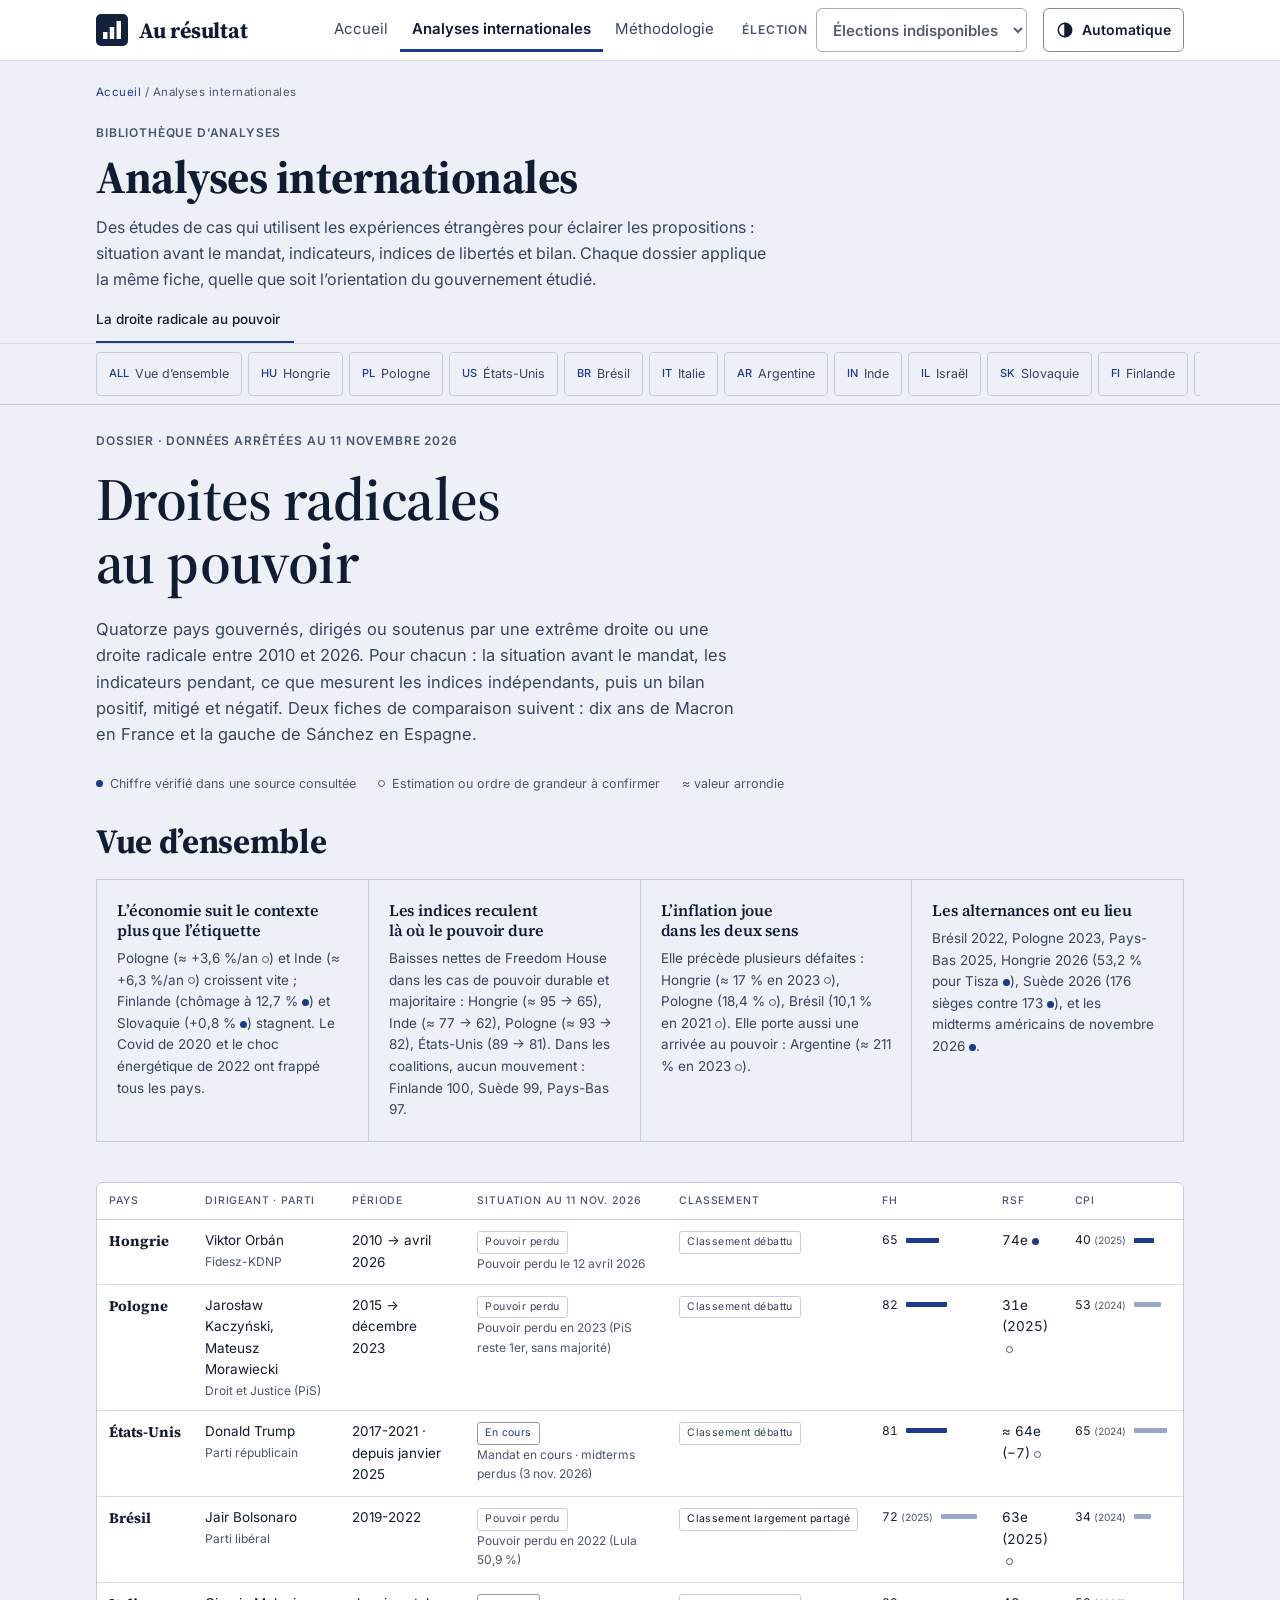
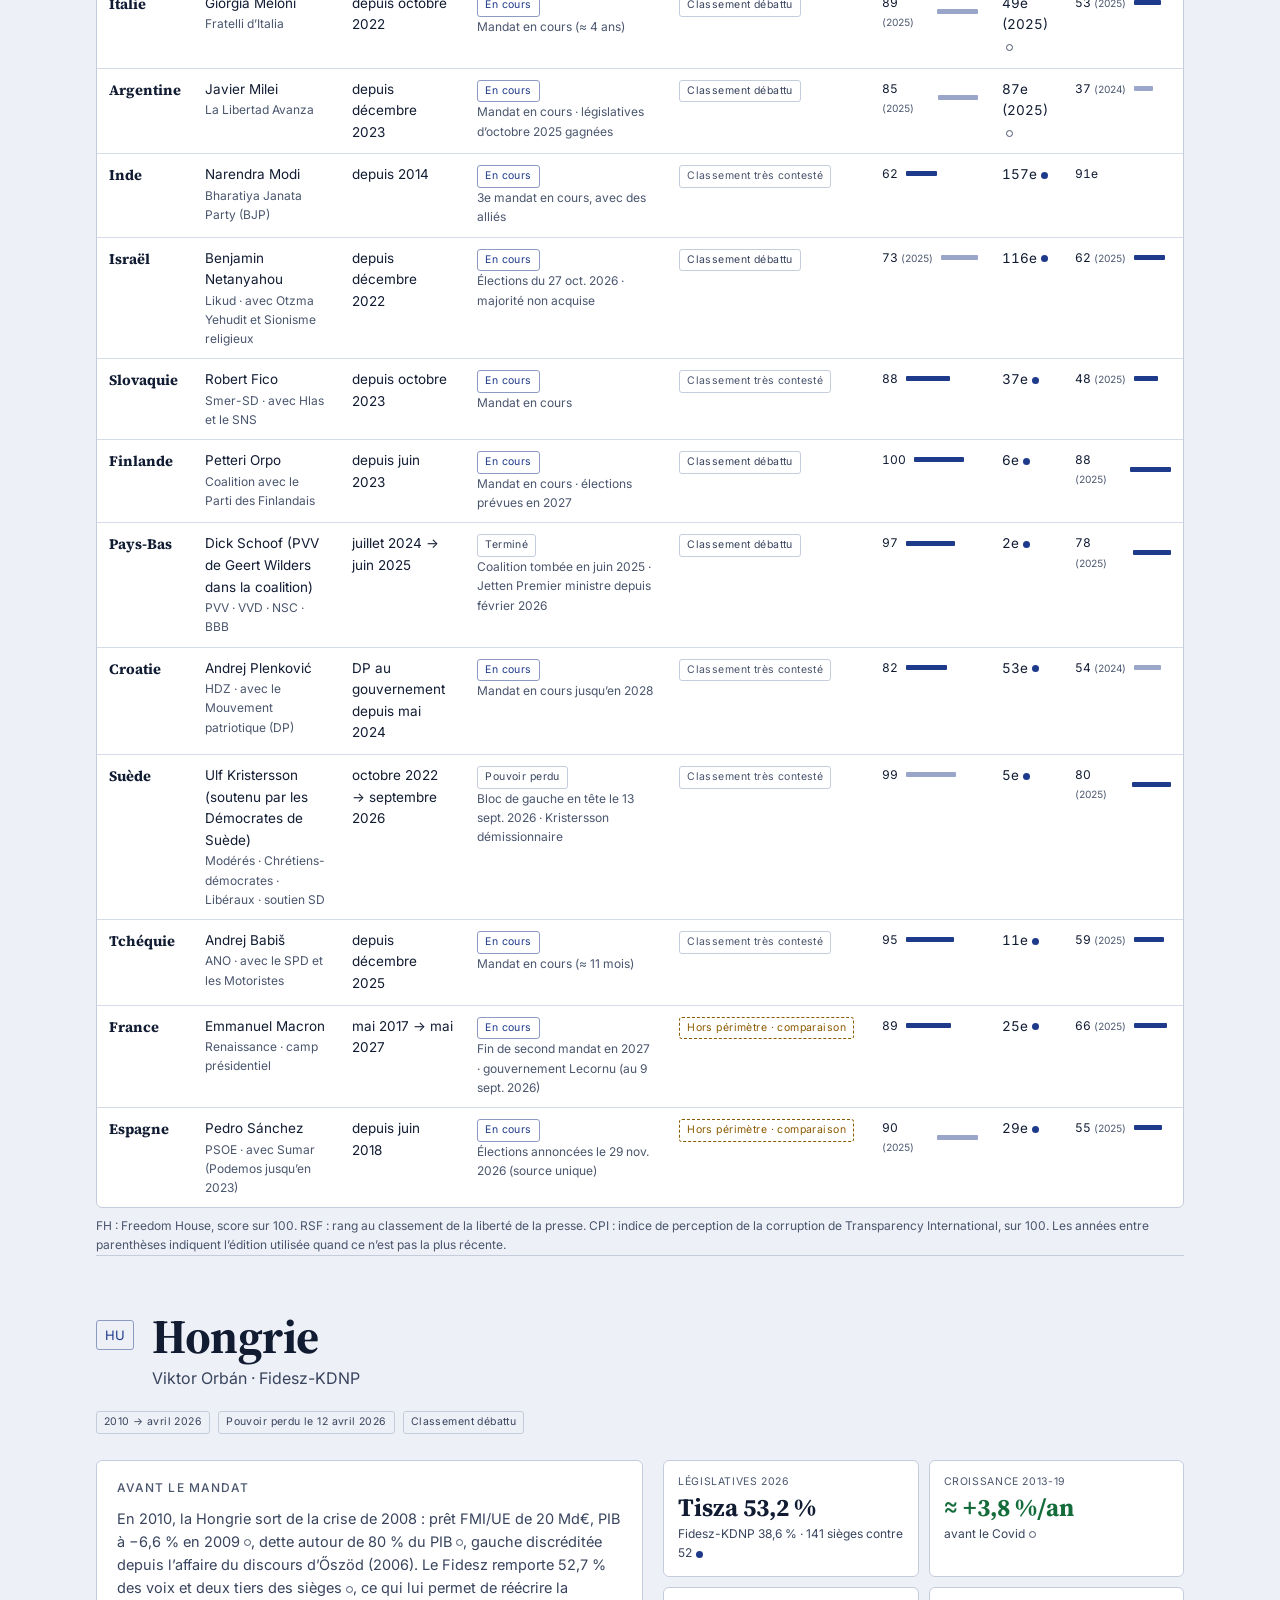
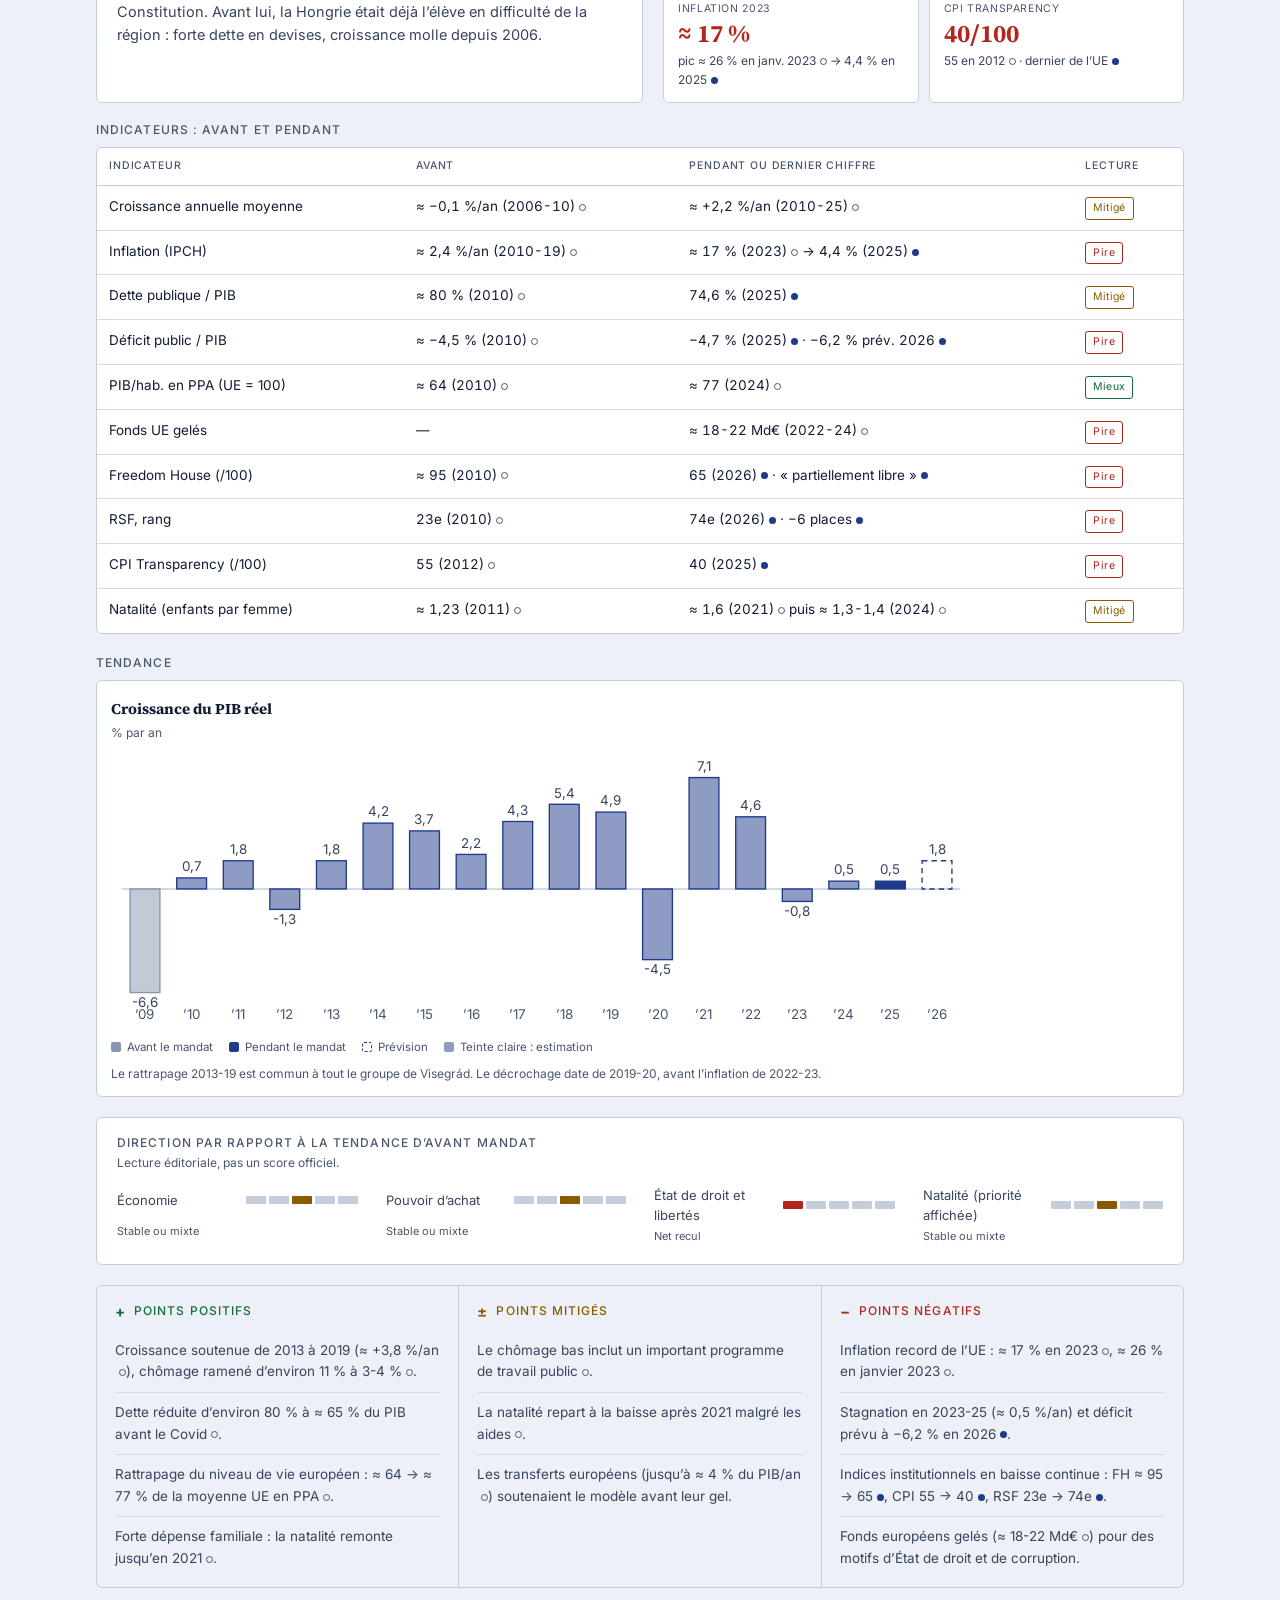
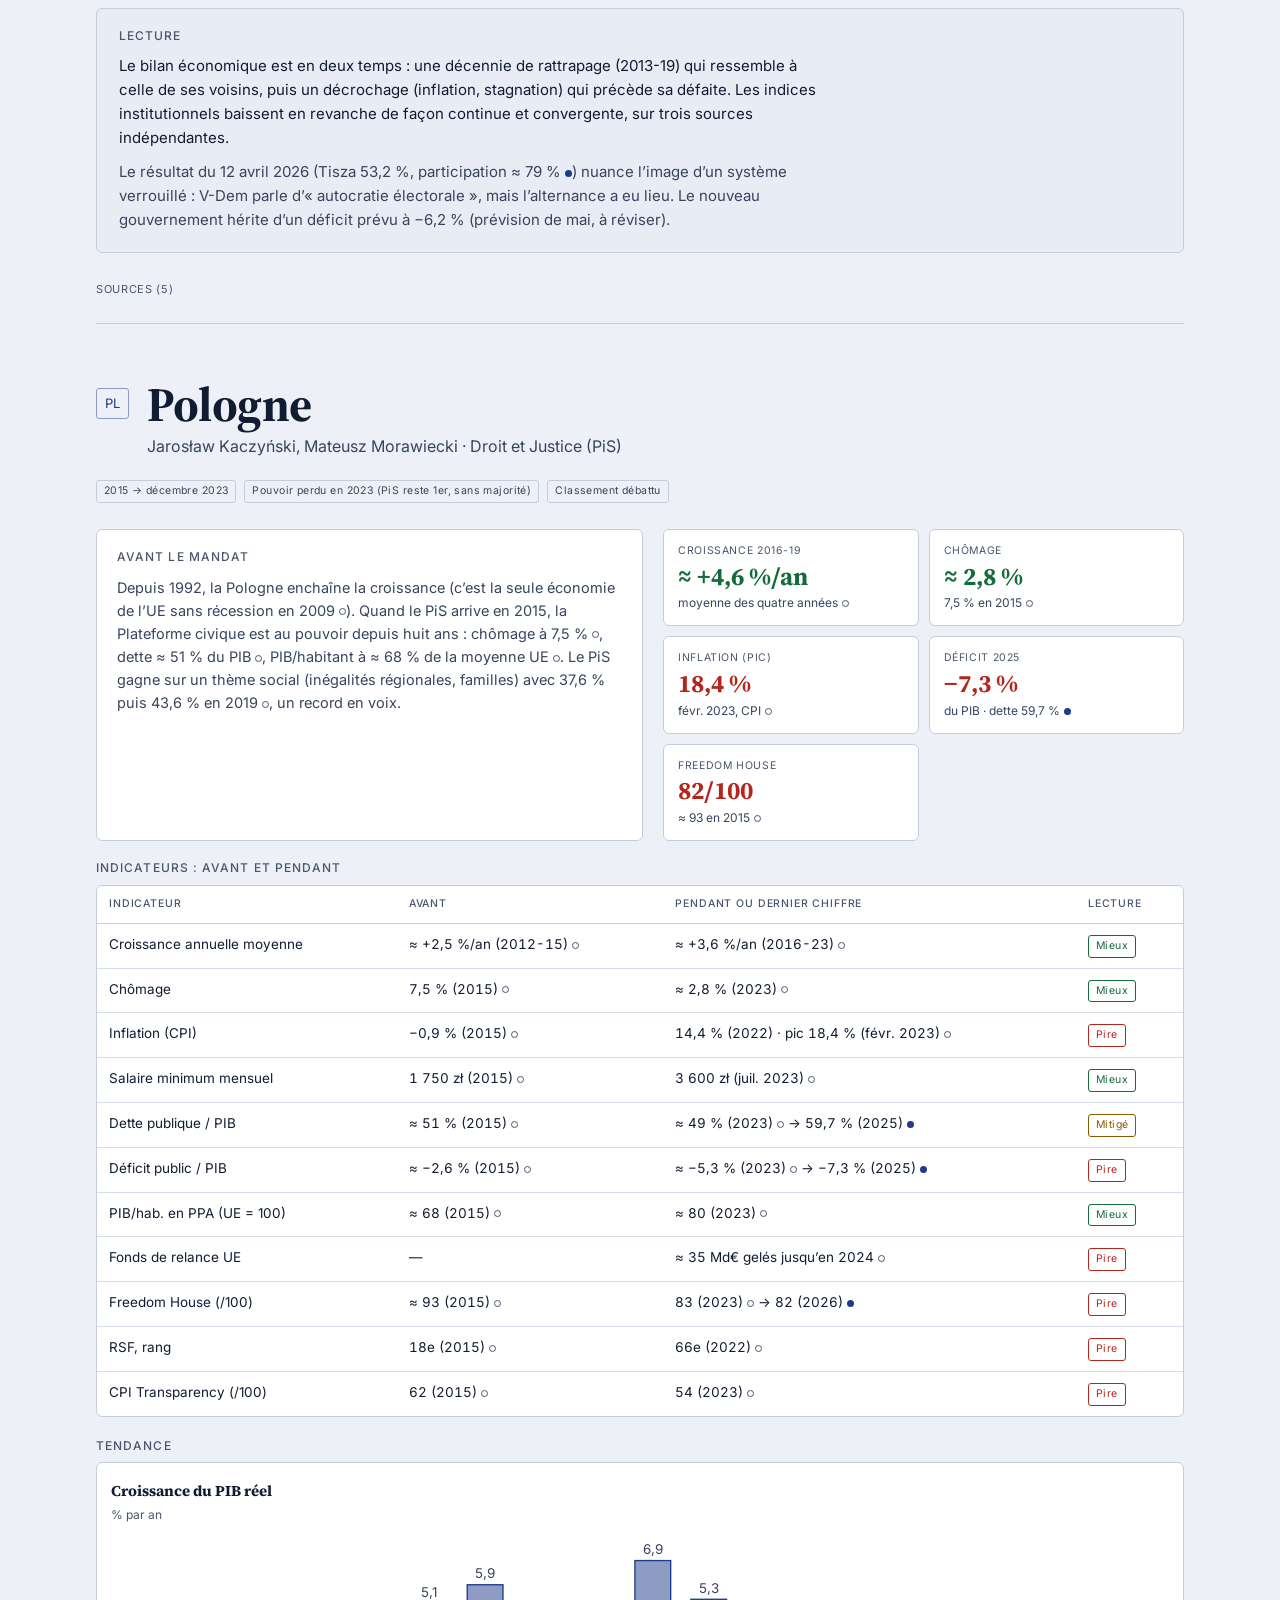
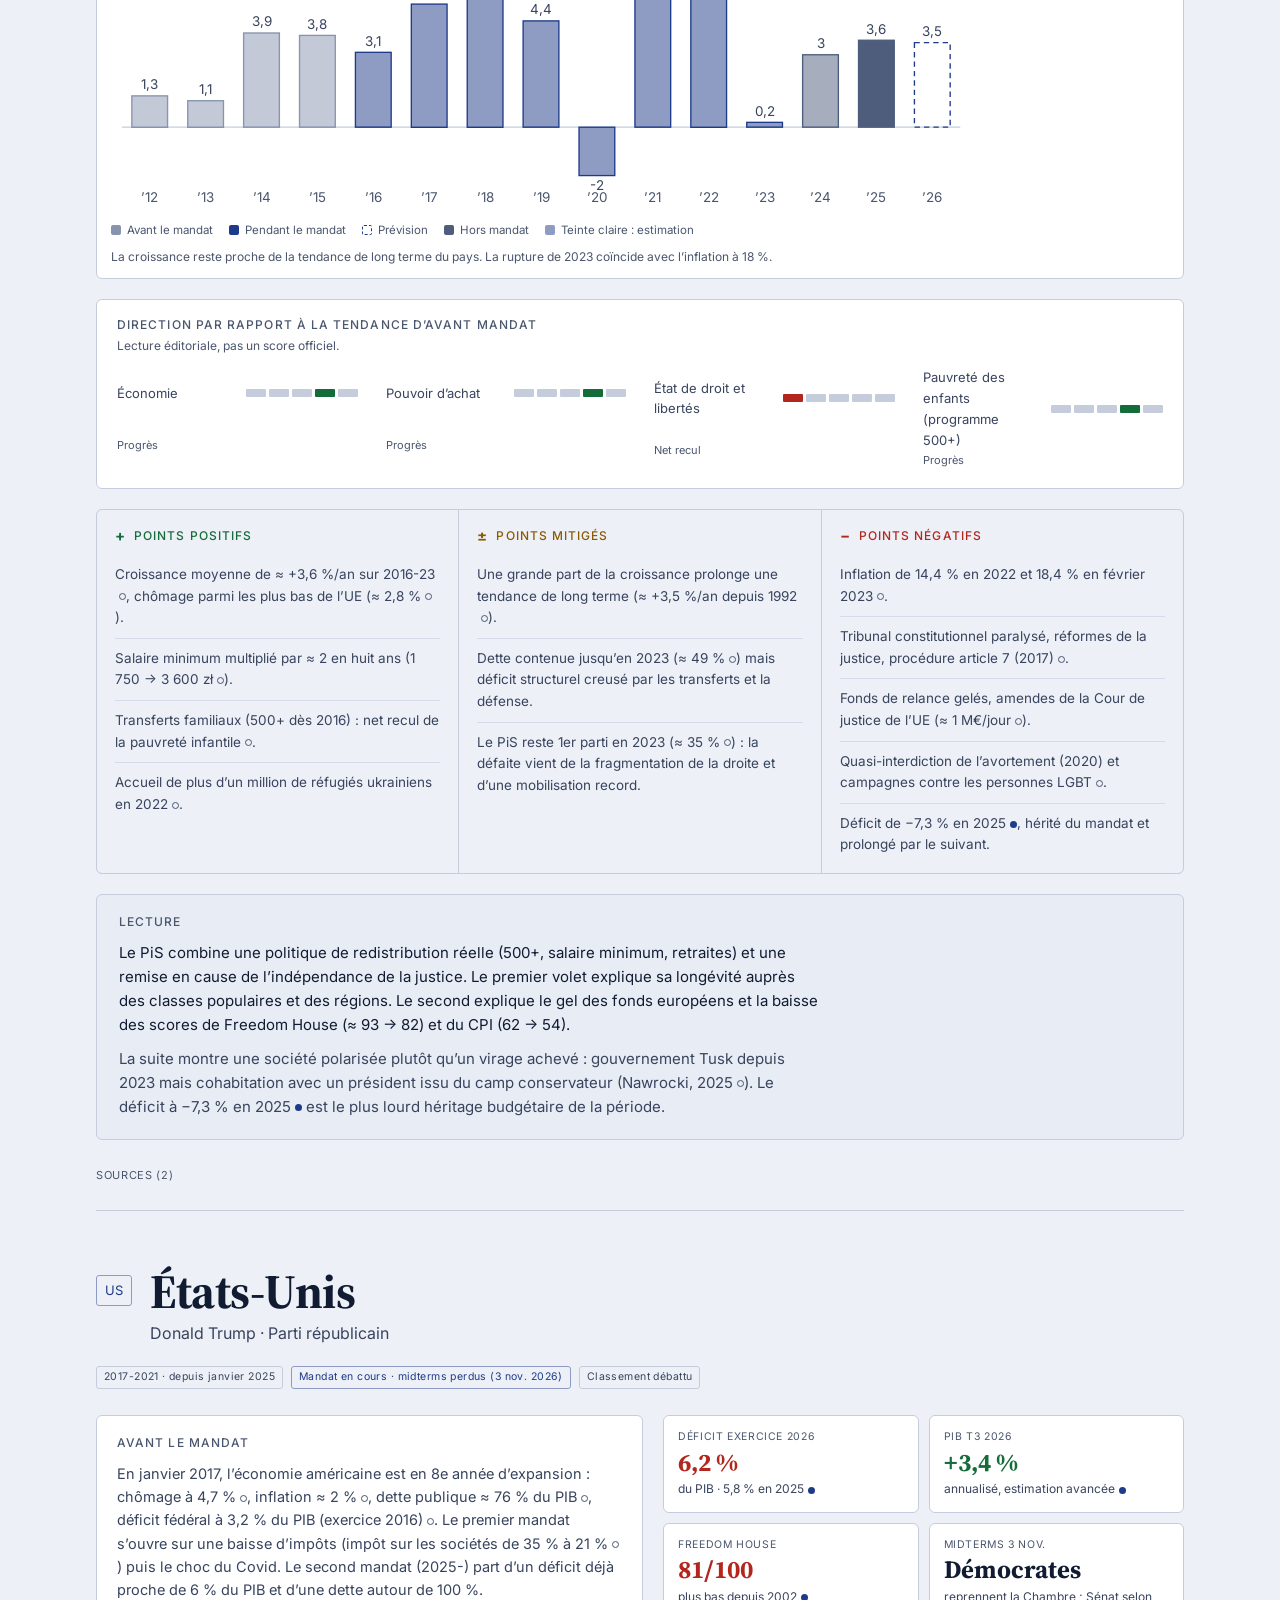
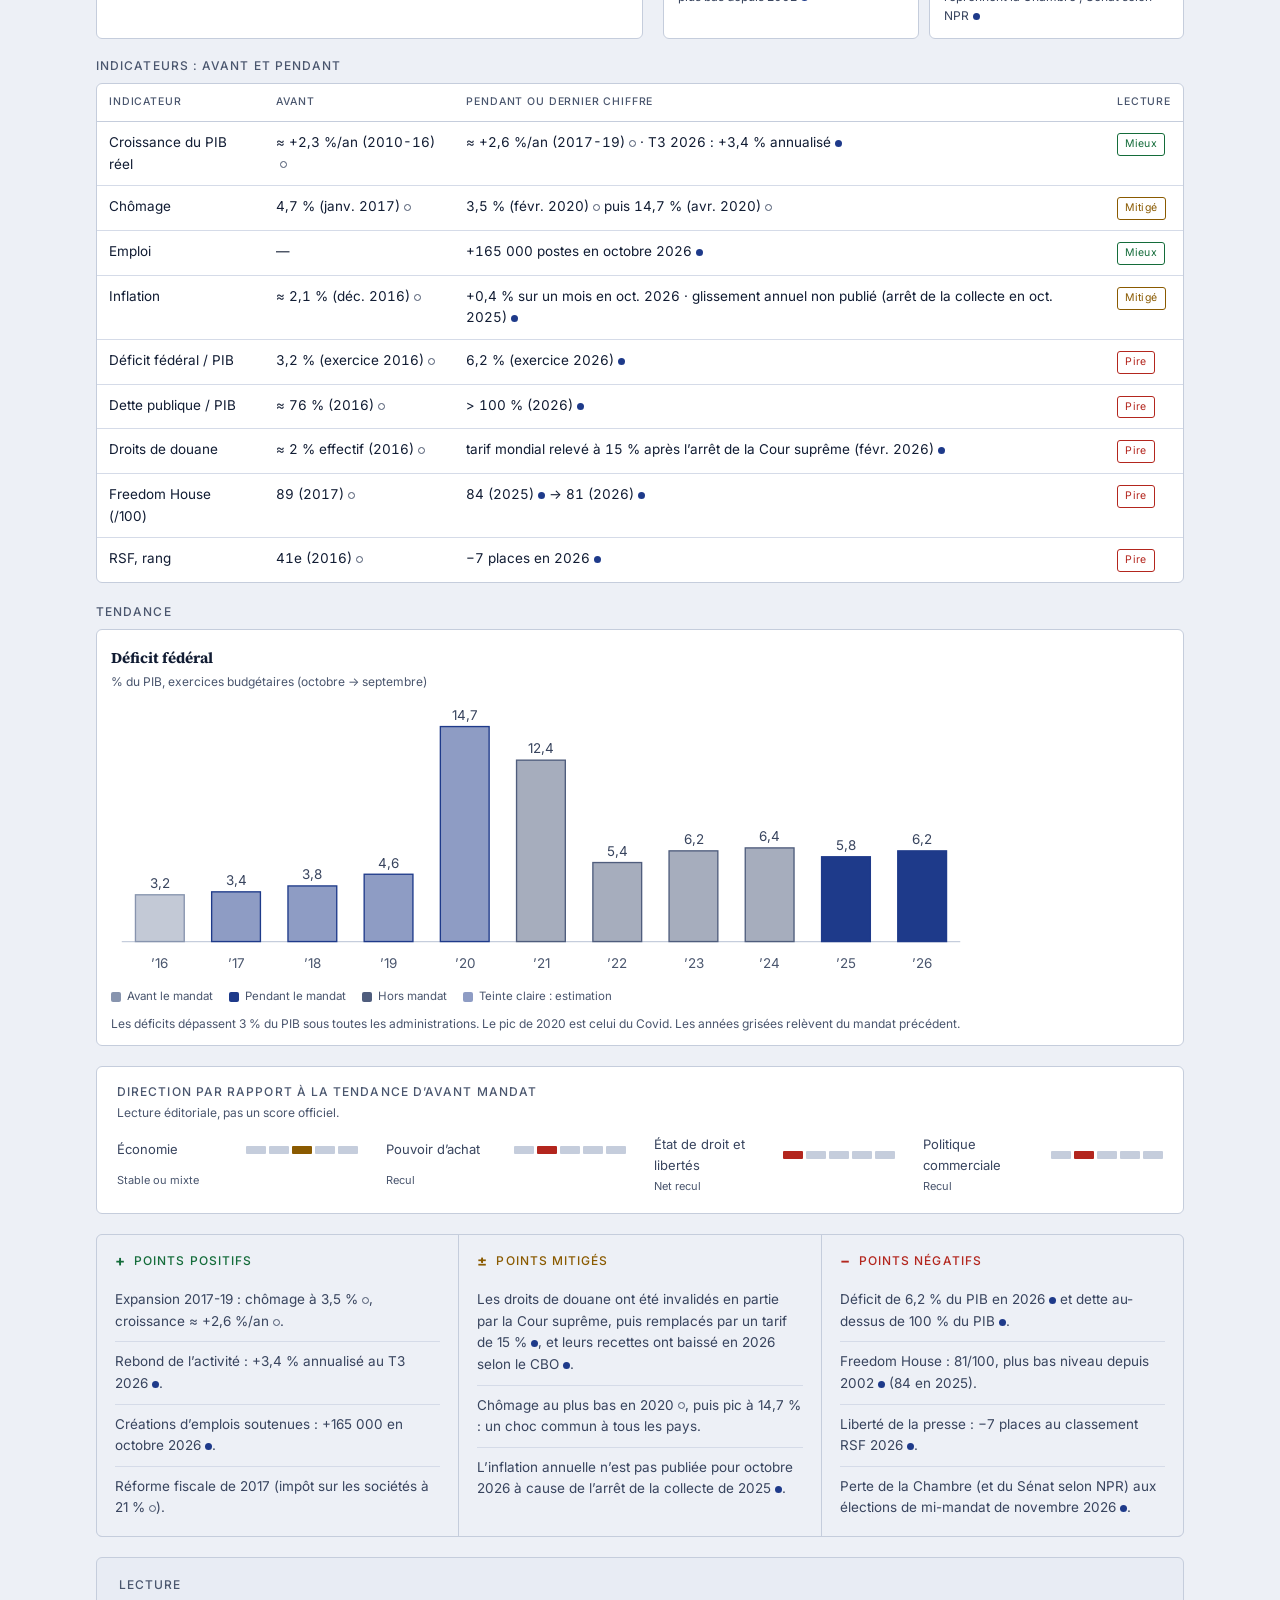
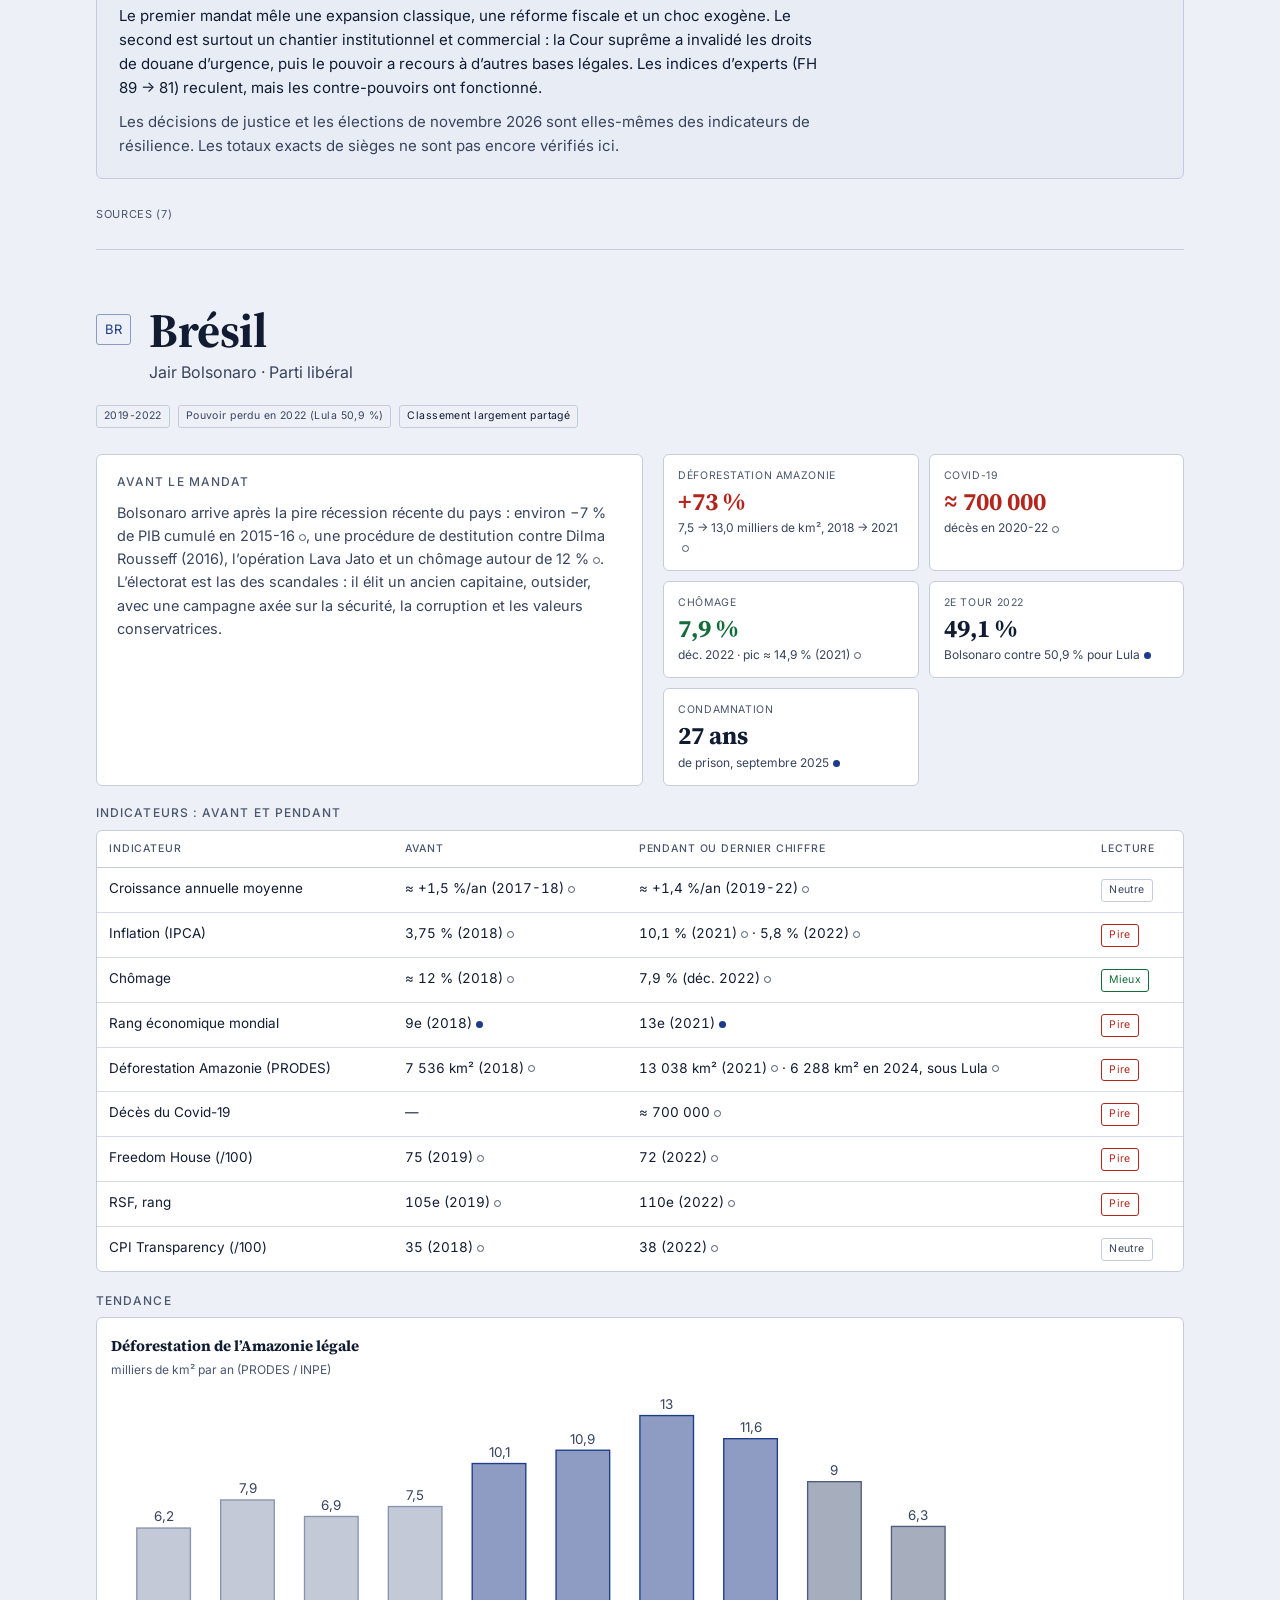
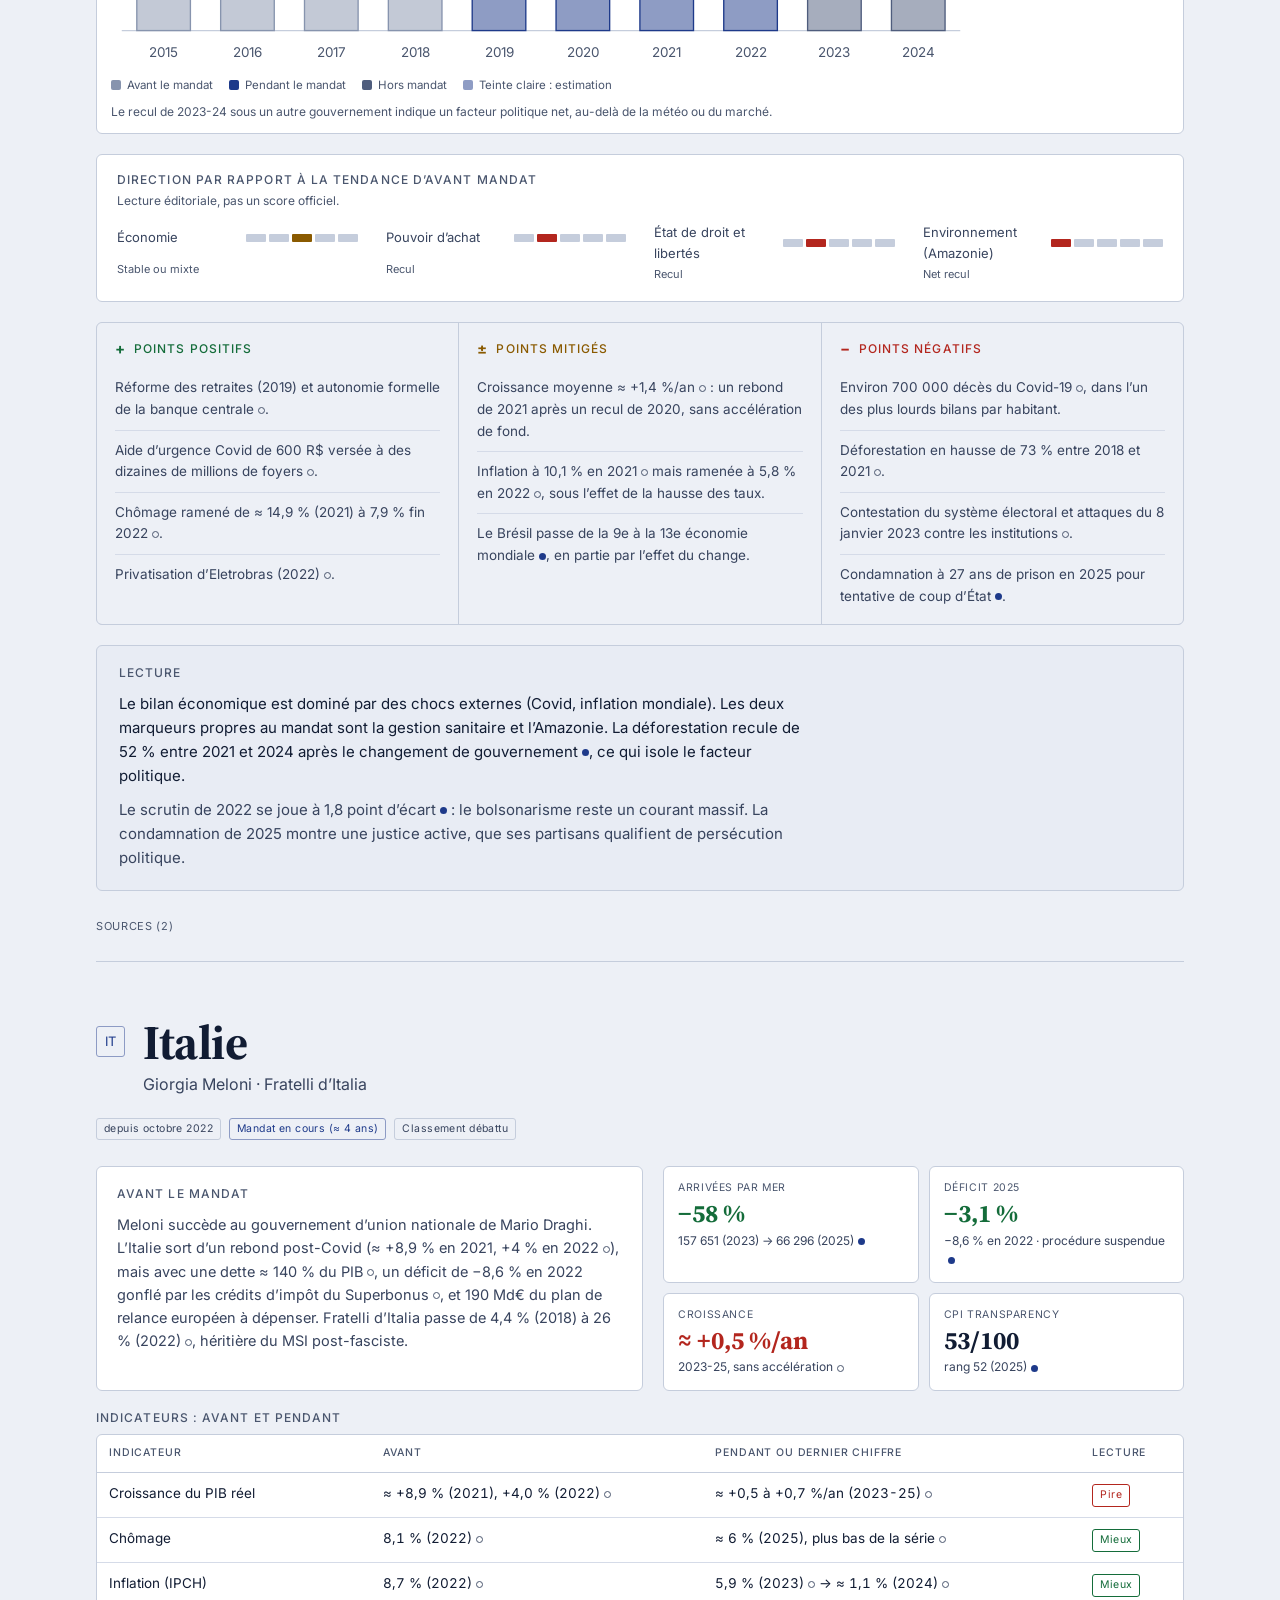
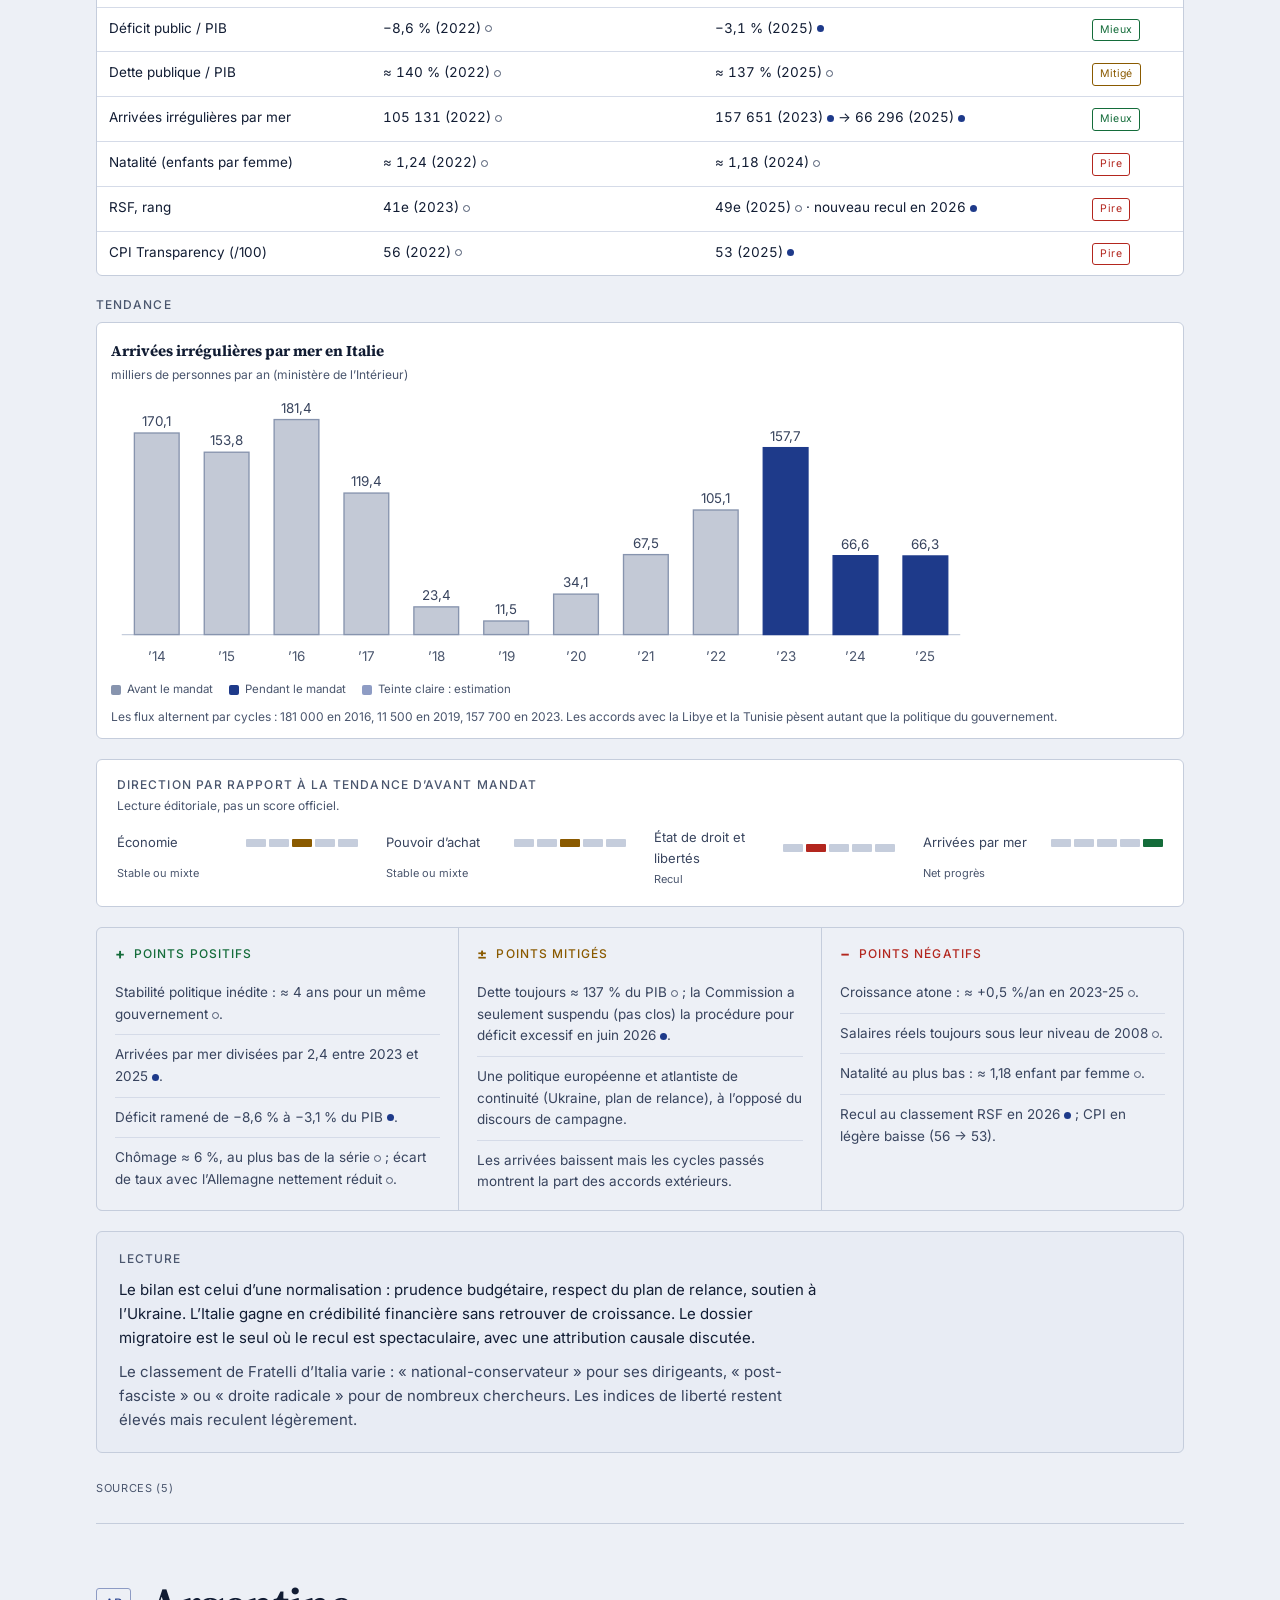
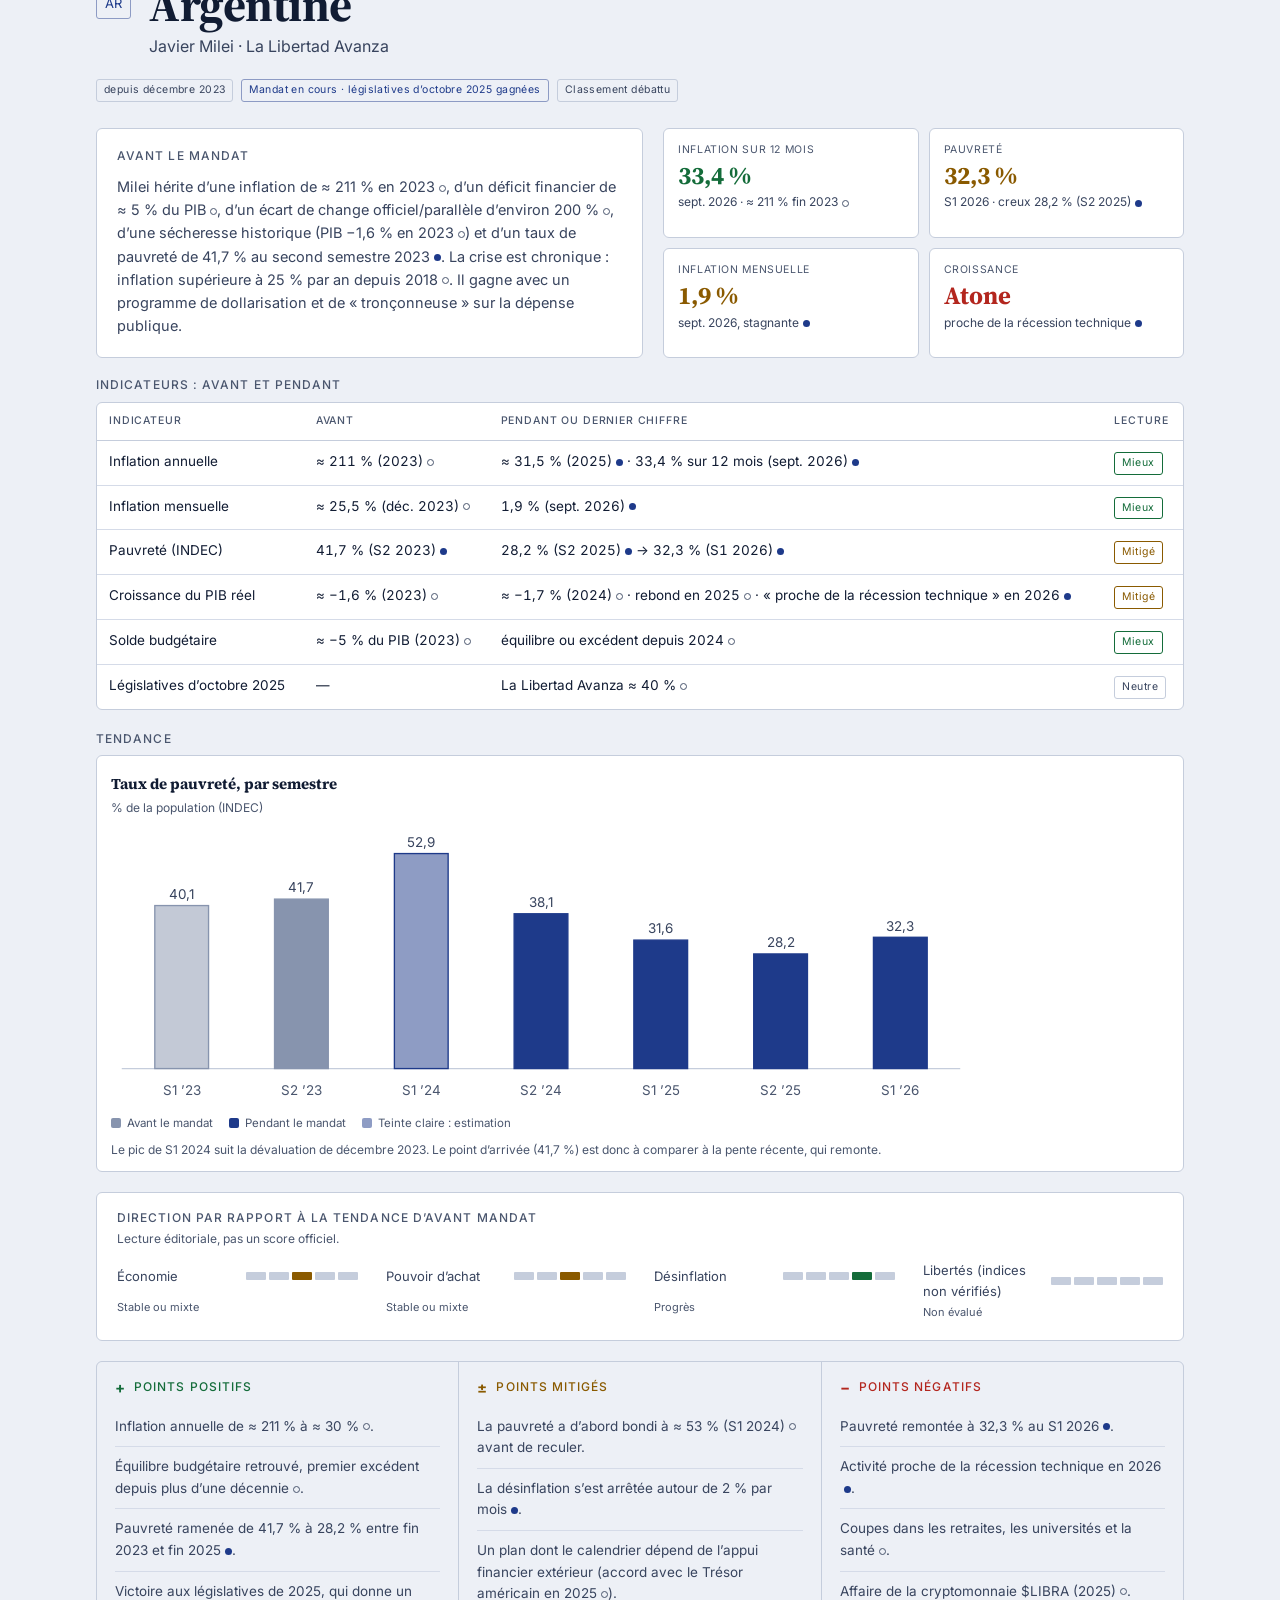
==== analyses-internationales.html @ b060850d "Refonte visuelle variante A : cartes de mesures, en-tête candidat, nettoyage éditorial, mobile - Mes" ====
<!doctype html>
<html lang="fr">
<head>
<meta charset="utf-8">
<meta name="viewport" content="width=device-width, initial-scale=1">
<script src="assets/js/theme-init.js?v=eb5e39aa"></script>
<title>Analyses internationales · Au résultat</title>
<meta name="description" content="Études de cas internationales : quatorze pays dans leur période droite radicale, plus la France et l’Espagne en comparaison, avec situation avant le mandat, indicateurs, indices de libertés et bilan.">
<meta property="og:title" content="Analyses internationales · Au résultat">
<meta property="og:description" content="Études de cas internationales : quatorze pays dans leur période droite radicale, plus la France et l’Espagne en comparaison, avec situation avant le mandat, indicateurs, indices de libertés et bilan.">
<link rel="icon" href="assets/img/logo.svg" type="image/svg+xml">
<link rel="preconnect" href="https://fonts.googleapis.com">
<link rel="preconnect" href="https://fonts.gstatic.com" crossorigin>
<link rel="stylesheet" href="https://fonts.googleapis.com/css2?family=Inter:wght@400;500;600;700&family=Source+Serif+4:opsz,wght@8..60,500;8..60,600;8..60,700&display=swap">
<link rel="stylesheet" href="assets/css/tokens.css?v=0c6f7365">
<link rel="stylesheet" href="assets/css/base.css?v=6aee513e">
<link rel="stylesheet" href="assets/css/markdown.css?v=99b19935">
<link rel="stylesheet" href="assets/css/analyses.css?v=4026eade">
</head>
<body data-page="analyses">
<a class="skip" href="#contenu">Aller au contenu</a>
<div id="site-header"></div>

<main id="contenu">
<div class="wrap">
  <p class="crumb"><a href="index.html">Accueil</a> <span aria-hidden="true">/</span> Analyses internationales</p>
</div>
<header class="a-intro"><div class="wrap">
  <p class="label">Bibliothèque d’analyses</p>
  <h1>Analyses internationales</h1>
  <p class="lede">Des études de cas qui utilisent les expériences étrangères pour éclairer les propositions : situation avant le mandat, indicateurs, indices de libertés et bilan. Chaque dossier applique la même fiche, quelle que soit l’orientation du gouvernement étudié.</p>
</div></header>

<!-- Barre fixe : onglets + navigation par pays. Le bandeau du site, lui, défile et disparaît. -->
<div class="a-bar" id="a-bar">
  <nav class="a-tabs" aria-label="Onglets des analyses internationales"><div class="wrap">
    <a id="tab-extreme" href="#extreme-droite" aria-current="page">La droite radicale au pouvoir</a>
    <a id="tab-gauche" href="#gauche">La gauche au pouvoir</a>
  </div></nav>
  <nav class="chips-nav" aria-label="Navigation par pays"><div class="wrap" id="nav"></div></nav>
</div>

<!-- Onglet 1 : contenu d’origine, inchangé -->
<div class="a-panel" id="extreme-droite">
<div class="wrap">
  <header class="a-hero" id="top">
    <p class="label">Dossier · données arrêtées au 11 novembre 2026</p>
    <h2 class="dossier-h">Droites radicales au pouvoir</h2>
    <p class="lede">Quatorze pays gouvernés, dirigés ou soutenus par une extrême droite ou une droite radicale entre 2010 et 2026. Pour chacun : la situation avant le mandat, les indicateurs pendant, ce que mesurent les indices indépendants, puis un bilan positif, mitigé et négatif. Deux fiches de comparaison suivent : dix ans de Macron en France et la gauche de Sánchez en Espagne.</p>
    <div class="legend">
      <span><i class="dot v"></i> Chiffre vérifié dans une source consultée</span>
      <span><i class="dot e"></i> Estimation ou ordre de grandeur à confirmer</span>
      <span class="mono">≈ valeur arrondie</span>
    </div>
  </header>

  <section id="overview" aria-labelledby="ov-h">
    <h2 class="sec" id="ov-h">Vue d’ensemble</h2>
    <div class="findings" id="findings"></div>
    <div class="scroll"><table class="ov" id="ovt"></table></div>
    <p class="cnote">FH : Freedom House, score sur 100. RSF : rang au classement de la liberté de la presse. CPI : indice de perception de la corruption de Transparency International, sur 100. Les années entre parenthèses indiquent l’édition utilisée quand ce n’est pas la plus récente.</p>
  </section>

  <div id="countries"></div>

  <section class="method" id="methode" aria-labelledby="m-h">
    <h2 id="m-h">Méthode et limites</h2>
    <div class="cols">
      <div>
        <p><b>Un classement contesté.</b> Le périmètre vient du tableau de départ. Il mélange des gouvernements dirigés par une extrême droite ou une droite radicale (Hongrie, Pologne, Brésil), des coalitions où elle est partenaire (Israël, Finlande, Croatie, Tchéquie, Slovaquie) et des soutiens parlementaires (Suède). Le niveau de consensus des chercheurs est indiqué pour chaque cas.</p>
      </div>
      <div>
        <p><b>Fiabilité des chiffres.</b></p>
        <ul>
          <li>Un point plein signale un chiffre lu dans une source consultée pour ce dossier (liens sous chaque fiche).</li>
          <li>Un point creux signale un ordre de grandeur issu de connaissances générales, à confirmer avant citation.</li>
          <li>Les prévisions 2026 de la Commission européenne datent de mai 2026. Elles ont pu être révisées depuis.</li>
          <li>Plusieurs sites officiels (Eurostat, FMI, Banque mondiale) étaient inaccessibles pendant la recherche.</li>
        </ul>
      </div>
      <div>
        <p><b>Lecture des indices.</b> Freedom House, V-Dem, RSF et Transparency International ont des méthodes différentes et sont parfois critiqués. Une baisse d’indice mesure une perception d’experts, pas un fait comptable. La rubrique « Direction » de chaque fiche est une lecture éditoriale par rapport à la tendance d’avant mandat. Ce n’est pas un score officiel.</p>
        <p style="margin-top:10px"><b>Causalité.</b> Un résultat observé pendant un mandat n’est pas forcément dû au gouvernement : Covid de 2020 et choc énergétique de 2022 ont frappé tous les pays.</p>
      </div>
    </div>
  </section>
</div>
</div>

<!-- Onglet 2 : en construction. Les fiches viennent de assets/js/data-gauche.js -->
<div class="a-panel" id="gauche" hidden>
<div class="wrap">
  <header class="a-hero">
    <p class="label">Analyses internationales · en construction</p>
    <h2 class="dossier-h">La gauche au pouvoir</h2>
    <p class="lede">Cet onglet recevra les analyses de gouvernements de gauche, avec la même fiche que l’onglet « La droite radicale au pouvoir » : situation avant le mandat, indicateurs, indices de libertés, bilan positif, mitigé et négatif. Les pays et les périodes restent à choisir.</p>
  </header>
  <section id="g-empty" aria-labelledby="g-empty-h">
    <h2 class="sec" id="g-empty-h">Périmètre à définir</h2>
    <div class="g-slot">
      <p><b>Aucun pays n’est encore sélectionné.</b> Avant de remplir cet onglet, il reste à décider :</p>
      <ul>
        <li>quels gouvernements entrent dans le périmètre, et ce que « de gauche » signifie ici ;</li>
        <li>la période étudiée pour chaque pays ;</li>
        <li>les indicateurs à comparer, pour garder la même grille que l’autre onglet.</li>
      </ul>
      <p class="g-note">Pour ajouter un pays : une entrée dans assets/js/data-gauche.js, au même format que data-analyses.js. La fiche apparaît ici automatiquement.</p>
    </div>
  </section>
  <div id="countries-gauche"></div>
</div>
</div>
</main>
<noscript><p class="nojs wrap">Cette page affiche ses données avec JavaScript. Activez-le pour la consulter.</p></noscript>
<div id="site-footer"></div>

<script src="assets/js/site-config.js?v=e3b5e2b8"></script>
<script src="assets/js/utils.js?v=4f6dde50"></script>
<script src="assets/js/layout.js?v=fc2da2d3"></script>
<script src="assets/js/supabase-config.js?v=d232925b"></script>
<script src="assets/js/db.js?v=9199dbd4"></script>
<script src="assets/js/election.js?v=2520361f"></script>
<script src="assets/js/data-analyses.js?v=10afe209"></script>
<script src="assets/js/data-gauche.js?v=f952f74d"></script>
<script src="assets/js/analyses.js?v=9d073cca"></script>
<script src="assets/js/tabs.js?v=0f733b24"></script>
</body>
</html>
---- assets/css/tokens.css ----
/* ==========================================================================
   DESIGN TOKENS : source unique des couleurs, polices, espacements et rayons.
   Deux jeux de valeurs : clair (par défaut) et sombre ([data-theme="dark"]).
   L'attribut data-theme est posé sur <html> par assets/js/theme-init.js AVANT le premier affichage
   (choix mémorisé, sinon préférence du système). Aucun composant ne contient de couleur en dur :
   changer l'identité du site = changer les valeurs de ce fichier, et seulement celui-ci.
   Contrastes vérifiés (WCAG AA) pour chaque paire texte/fond de ce fichier, dans les deux modes.
   ========================================================================== */
:root{
  /* ---- Typographie ---- */
  --f-display:'Source Serif 4',Georgia,'Times New Roman',serif;
  --f-body:'Inter',system-ui,-apple-system,'Segoe UI',Roboto,sans-serif;
  --f-mono:var(--f-body);          /* libellés techniques : même famille que le texte, en capitales espacées */
  /* ---- Espacements (échelle unique) ---- */
  --s-1:4px;--s-2:8px;--s-3:12px;--s-4:16px;--s-5:24px;--s-6:32px;--s-7:48px;--s-8:64px;
  --r-sm:6px;--r:10px;--r-lg:14px;
  --tap:44px;                      /* cible tactile minimale */
  --header-h:60px;

  /* ---- Mode clair : fond gris très clair, cartes blanches, bleu marine structurant ---- */
  color-scheme:light;
  --bg:#edf0f6;                    /* fond général */
  --surface:#ffffff;               /* cartes et surfaces */
  --surface-2:#e8ecf4;             /* aplat discret : en-têtes de tableau, citations, tuiles */
  --surface-hover:#f5f8fe;
  --line:#c5cddc;                  /* contour des cartes et séparateurs (≈1,6:1 sur blanc) */
  --rule:#9aa6bd;                  /* filet de séparation de groupe et de section */
  --line-soft:#d5dbe8;             /* filets discrets internes */
  --control-line:#7d89a3;          /* contour des champs et boutons (≥ 3:1) */
  --fg:#111c33;
  --fg-2:#38445e;
  --muted:#4a566e;
  --accent:#1e3a8a;                /* liens, repères, bleu marine vif */
  --accent-dim:#8d9bc4;
  --accent-soft:#e7edfa;           /* fond d'une note d'information */
  --accent-soft-fg:#22305a;
  --on-accent:#ffffff;
  --btn-bg:#14213d;--btn-fg:#ffffff;--btn-hover:#1e3a8a;
  --bar:#14213d;                   /* bandeau d'élection */
  --bar-2:#25365f;
  --bar-fg:#ffffff;
  --bar-fg-2:#c1cbe3;
  --footer-bg:#101a30;
  --header-bg:#ffffff;
  --sticky-bg:rgba(237,240,246,.94);
  --focus:#1e3a8a;                 /* anneau de focus sur le fond de page */
  --focus-bar:#ffffff;             /* anneau de focus sur les bandeaux marine et le pied de page */
  --pos:#146c3a;--neg:#b3261e;--mix:#8a5a00;
  --pre:#8794ae;--post:#4f5d7d;    /* graphiques : avant / pendant le mandat */
  --shadow:0 1px 2px rgba(17,28,51,.06),0 1px 1px rgba(17,28,51,.04);
  --logo-bg:#14213d;--logo-bar:#ffffff;
  /* Statut d'une valeur chiffrée (cas comparatifs) */
  --vs-obs:#14703f;--vs-proj:#0b4f9a;--vs-tgt:#8a5a00;--vs-est:#5b3ea6;--vs-unk:#4a566e;
  /* Les cinq statuts de formalisation d'une mesure : couleurs de la version en production (pastilles pleines, texte --fs-ink ≥ 7:1) */
  --fs-ink:#070d1a;
  --fs-official-fg:var(--fs-ink);--fs-official-bg:#86aee8;--fs-official-line:#86aee8;
  --fs-party-fg:var(--fs-ink);--fs-party-bg:#6fbcc8;--fs-party-line:#6fbcc8;
  --fs-pledge-fg:var(--fs-ink);--fs-pledge-bg:#aa9bdb;--fs-pledge-line:#aa9bdb;
  --fs-recent-fg:var(--fs-ink);--fs-recent-bg:#d4a47e;--fs-recent-line:#d4a47e;
  --fs-press-fg:var(--fs-ink);--fs-press-bg:#c791a6;--fs-press-line:#c791a6;
  /* Bandeaux marine et pied de page : mêmes valeurs dans les deux modes */
  --on-bar:#ffffff;
  --st-upcoming-fg:#e6ebf8;--st-live-bg:#14532d;--st-live-fg:#d7f3e1;--st-past-bg:#3a3f4d;--st-past-fg:#d5d9e3;
  --logo-on-bar:#ffffff;
  --shadow-pop:0 8px 24px rgba(17,28,51,.16);
}

/* ---- Mode sombre : bleu nuit, cartes ardoise, texte blanc cassé, accents bleus ---- */
:root[data-theme="dark"]{
  color-scheme:dark;
  --bg:#0b1424;
  --surface:#131f36;
  --surface-2:#1a2947;
  --surface-hover:#182742;
  --line:#2f4166;
  --rule:#4a6194;
  --line-soft:#243659;
  --control-line:#6479a6;
  --fg:#eceff6;
  --fg-2:#c4ccdc;
  --muted:#9aa6be;
  --accent:#8fb4ff;
  --accent-dim:#4a69a8;
  --accent-soft:#1b2c4f;
  --accent-soft-fg:#d3e0fa;
  --on-accent:#0b1424;
  --btn-bg:#8fb4ff;--btn-fg:#0b1424;--btn-hover:#b3cdff;
  --bar:#16264a;
  --bar-2:#243a6b;
  --bar-fg:#ffffff;
  --bar-fg-2:#b9c6e6;
  --footer-bg:#08101e;
  --header-bg:#0f1a2f;
  --sticky-bg:rgba(11,20,36,.94);
  --focus:#a9c4ff;
  --focus-bar:#ffffff;
  --pos:#5cd1a0;--neg:#ff8f82;--mix:#f0c36a;
  --pre:#5f7196;--post:#9fb3da;
  --shadow:none;
  --logo-bg:#8fb4ff;--logo-bar:#0b1424;
  --vs-obs:#5cd1a0;--vs-proj:#8fb4ff;--vs-tgt:#f0c36a;--vs-est:#c9b6ff;--vs-unk:#9aa6be;
  /* Mode sombre : la teinte de production devient le texte et le contour, sur un fond très sombre teinté (≥ 7:1) */
  --fs-official-fg:#86aee8;--fs-official-bg:#273754;--fs-official-line:#86aee8;
  --fs-party-fg:#6fbcc8;--fs-party-bg:#233a4f;--fs-party-line:#6fbcc8;
  --fs-pledge-fg:#aa9bdb;--fs-pledge-bg:#2d3452;--fs-pledge-line:#aa9bdb;
  --fs-recent-fg:#d4a47e;--fs-recent-bg:#343642;--fs-recent-line:#d4a47e;
  --fs-press-fg:#c791a6;--fs-press-bg:#323249;--fs-press-line:#c791a6;
  --shadow-pop:0 8px 24px rgba(0,0,0,.5);
}
---- assets/css/base.css ----
/* ==========================================================================
   BASE COMMUNE À TOUTES LES PAGES
   Couleurs, polices, espacements : voir tokens.css (clair et sombre). Ce fichier ne contient aucune couleur en dur.
   Typographie : Source Serif 4 (titres), Inter (texte et libellés).
   Hiérarchie : titre de page (h1) > section (h2) > sous-section (h3/h4) > libellé en capitales (.label) > texte secondaire (--muted).
   ========================================================================== */
*{box-sizing:border-box}
html{scroll-behavior:smooth;background:var(--bg)}
@media (prefers-reduced-motion:reduce){html{scroll-behavior:auto}}
body{margin:0;background:var(--bg);color:var(--fg);font-family:var(--f-body);font-size:16px;line-height:1.6;-webkit-text-size-adjust:100%;font-variant-numeric:lining-nums}
a{color:var(--accent);text-decoration:none}
a:hover{text-decoration:underline;text-underline-offset:3px}
:focus-visible{outline:3px solid var(--focus);outline-offset:2px;border-radius:3px}
.elec-bar :focus-visible,.site-footer :focus-visible{outline-color:var(--focus-bar)}
img{max-width:100%}
.wrap{max-width:1120px;margin:0 auto;padding-left:max(var(--s-4),env(safe-area-inset-left,0px));padding-right:max(var(--s-4),env(safe-area-inset-right,0px))}
h1,h2,h3,h4{font-family:var(--f-display);font-weight:700;margin:0;text-wrap:balance;letter-spacing:-.01em;line-height:1.15;color:var(--fg)}
h1{font-size:clamp(2rem,4.4vw,3rem)}
h2{font-size:clamp(1.5rem,2.8vw,2rem)}
h3{font-size:clamp(1.2rem,2vw,1.4rem);font-weight:600}
h4{font-size:1.05rem;font-weight:600}
p{margin:0}
summary{min-height:var(--tap);display:list-item}
summary:where(:not([class])){display:flex;align-items:center}
.mono{font-family:var(--f-mono)}
.label{font-family:var(--f-mono);font-size:12px;font-weight:600;letter-spacing:.07em;text-transform:uppercase;color:var(--muted)}
.dot{display:inline-block;width:7px;height:7px;border-radius:50%;margin-left:4px;vertical-align:middle;flex:none}
.dot.v{background:var(--accent)}
.dot.e{border:1px solid var(--muted);background:transparent}
.skip{position:absolute;left:-9999px;top:8px;background:var(--fg);color:var(--bg);padding:8px 12px;z-index:100}
.skip:focus{left:8px}

/* ---------- Boutons, champs : un seul style pour tout le site ---------- */
.btn{display:inline-flex;align-items:center;justify-content:center;min-height:var(--tap);padding:0 var(--s-5);border:1px solid var(--control-line);border-radius:var(--r-sm);background:var(--surface);color:var(--fg);font:inherit;font-size:.9375rem;font-weight:600;line-height:1.2;text-decoration:none;cursor:pointer}
.btn:hover{border-color:var(--accent);color:var(--accent);text-decoration:none}
.btn--primary{background:var(--btn-bg);border-color:var(--btn-bg);color:var(--btn-fg)}
.btn--primary:hover{background:var(--btn-hover);border-color:var(--btn-hover);color:var(--btn-fg)}
select,input[type="search"],input[type="text"]{font:inherit;color:var(--fg);background:var(--surface);border:1px solid var(--control-line);border-radius:var(--r-sm);min-height:var(--tap);padding:0 var(--s-3)}
select{font-size:.9375rem;font-weight:500;max-width:100%}
input::placeholder{color:var(--muted);opacity:1}
input[type="checkbox"],input[type="radio"]{accent-color:var(--accent);width:18px;height:18px;flex:none;margin:2px 0 0}

/* ---------- Bandeau du site ---------- */
.logo{width:32px;height:32px;display:block;flex:none}
.logo .lb{fill:var(--logo-bg)}.logo .lr{fill:var(--logo-bar)}
.site-header{position:sticky;top:0;z-index:40;background:var(--header-bg);border-bottom:1px solid var(--line-soft)}
.site-header .wrap{display:flex;align-items:center;justify-content:space-between;flex-wrap:wrap;gap:var(--s-1) var(--s-4);padding-block:var(--s-2)}
.brand{display:flex;align-items:center;gap:11px;color:var(--fg);text-decoration:none;min-height:var(--tap)}
.brand:hover{text-decoration:none}
.brand-name{font-family:var(--f-display);font-weight:700;font-size:22px;letter-spacing:-.01em;line-height:1;color:var(--fg)}
.brand-tag{display:none;font-family:var(--f-mono);font-size:11px;font-weight:600;letter-spacing:.07em;text-transform:uppercase;color:var(--muted);padding-left:12px;border-left:1px solid var(--line)}
@media (min-width:1440px){.brand-tag{display:block}}
.site-nav{margin-left:auto}
.site-nav ul{display:flex;gap:0;list-style:none;margin:0;padding:0}
.site-nav a{display:flex;align-items:center;min-height:var(--tap);white-space:nowrap;padding:0 var(--s-3);color:var(--fg-2);font-size:.9375rem;border-bottom:3px solid transparent;text-decoration:none}
.site-nav a:hover{color:var(--fg)}
.site-nav a[aria-current="page"]{color:var(--fg);font-weight:600;border-bottom-color:var(--accent)}

/* ---------- Sélecteurs d'élection et d'apparence ---------- */
.elec-pick{display:flex;align-items:center;gap:var(--s-2)}
.elec-pick label{font-family:var(--f-mono);font-size:12px;font-weight:600;letter-spacing:.07em;text-transform:uppercase;color:var(--muted)}
.elec-pick select{font-weight:600;max-width:260px;min-width:0}
.theme-pick{position:relative;display:inline-flex;align-items:center;gap:var(--s-2);min-height:var(--tap);min-width:var(--tap);padding:0 var(--s-3);justify-content:center;border:1px solid var(--control-line);border-radius:var(--r-sm);background:var(--surface);color:var(--fg);font-size:.875rem;font-weight:600}
.theme-pick:hover{border-color:var(--accent);color:var(--accent)}
.theme-pick svg{display:none;width:18px;height:18px;flex:none}
.theme-pick[data-pref="light"] .i-light,.theme-pick[data-pref="dark"] .i-dark,.theme-pick[data-pref="auto"] .i-auto{display:block}
.theme-pick .tp-lab{display:none}
.theme-pick select{position:absolute;inset:0;width:100%;height:100%;min-height:0;opacity:0;cursor:pointer;padding:0;border:0}
.theme-pick:has(select:focus-visible){outline:3px solid var(--focus);outline-offset:2px}
@supports not selector(:has(*)){.theme-pick:focus-within{outline:3px solid var(--focus);outline-offset:2px}}
@media (min-width:901px){.theme-pick{justify-content:flex-start}.theme-pick .tp-lab{display:inline}}

/* ---------- Barre de rubriques de l'élection ---------- */
.elec-bar{background:var(--bar);color:var(--bar-fg)}
.elec-bar .wrap{display:flex;flex-wrap:wrap;align-items:center;justify-content:space-between;gap:0 var(--s-5)}
.elec-bar .label{color:var(--bar-fg-2)}
.eb-title{display:flex;align-items:center;gap:var(--s-3);padding:var(--s-3) 0 var(--s-1);min-width:0;flex-wrap:wrap}
.eb-title b{font-family:var(--f-display);font-size:1.1875rem;font-weight:600;color:var(--bar-fg)}
.eb-st{font-family:var(--f-mono);font-size:12px;font-weight:600;padding:3px 10px;border-radius:999px;background:var(--bar-2);color:var(--st-upcoming-fg)}
.eb-live{background:var(--st-live-bg);color:var(--st-live-fg)}.eb-upcoming{background:var(--bar-2);color:var(--st-upcoming-fg)}.eb-past{background:var(--st-past-bg);color:var(--st-past-fg)}
.eb-nav ul{display:flex;list-style:none;margin:0;padding:0;overflow-x:auto;scrollbar-width:thin}
.eb-nav a{display:flex;align-items:center;min-height:var(--tap);white-space:nowrap;padding:0 var(--s-3);color:var(--bar-fg-2);font-size:.9375rem;border-bottom:3px solid transparent;text-decoration:none}
.eb-nav a:hover{color:var(--on-bar);text-decoration:none}
.eb-nav a[aria-current="page"]{color:var(--on-bar);font-weight:600;border-bottom-color:var(--on-bar)}
.elec-choose{max-width:none}

.site-menu{display:contents}
.menu-btn{display:none;align-items:center;gap:var(--s-2);min-height:var(--tap);padding:0 var(--s-3);border:1px solid var(--control-line);border-radius:var(--r-sm);background:var(--surface);color:var(--fg);font:inherit;font-size:.875rem;font-weight:600;cursor:pointer}
.menu-btn svg{width:18px;height:18px}
.menu-btn:hover{border-color:var(--accent);color:var(--accent)}

/* Petit écran : bandeau réduit à une ligne (logo, apparence, menu) ; navigation et élection dans le menu */
@media (max-width:900px){
  .site-header .wrap{align-items:center;flex-wrap:wrap}
  .theme-pick{order:2;margin-left:auto}
  .menu-btn{display:inline-flex;order:3}
  .site-menu{display:none;flex:1 0 100%;order:5;padding-bottom:var(--s-3)}
  .site-menu.open{display:block}
  .elec-pick{margin-top:var(--s-2)}
  .elec-pick label{display:none}
  .elec-pick select{max-width:none;width:100%}
  .site-nav{width:100%;margin-left:0}
  .site-nav ul{flex-direction:column}
  .site-nav a{border-bottom:0;border-left:3px solid transparent}
  .site-nav a[aria-current="page"]{border-left-color:var(--accent)}
}
@media (max-width:700px){
  .site-header{position:static}
  .brand-name{font-size:1.1875rem}
  .eb-title{flex-wrap:nowrap;padding:var(--s-2) 0 0;gap:var(--s-2);width:100%}
  .eb-title .label{display:none}
  .eb-title b{font-size:1rem;white-space:nowrap;overflow:hidden;text-overflow:ellipsis;min-width:0}
  .eb-st{flex:none}
  .eb-nav{width:100%}
  .eb-nav a{padding:0 10px;font-size:.9rem}
  .elec-bar .wrap{gap:0}
}

/* ---------- Pied de page ---------- */
.site-footer{background:var(--footer-bg);color:var(--bar-fg-2);padding-block:var(--s-7) var(--s-5);margin-top:var(--s-8)}
.site-footer a{color:var(--on-bar);text-decoration:underline;text-underline-offset:3px}
.f-grid{display:grid;grid-template-columns:1.3fr 1fr 1fr 1fr;gap:var(--s-6) var(--s-7)}
.f-grid h2{font-family:var(--f-mono);font-size:12px;font-weight:600;letter-spacing:.09em;text-transform:uppercase;color:var(--bar-fg-2);margin-bottom:var(--s-3)}
.f-grid p,.f-grid li{font-size:.875rem;color:var(--bar-fg-2)}
.f-grid p+p{margin-top:10px}
.f-grid ul{list-style:none;margin:0;padding:0}
.f-grid li{padding:3px 0}
.f-brand{display:flex;align-items:center;gap:10px;margin-bottom:var(--s-3)}
.f-brand .logo{width:28px;height:28px;--logo-bg:var(--logo-on-bar);--logo-bar:var(--footer-bg)}
.f-brand b{font-family:var(--f-display);font-size:19px;color:var(--on-bar)}
.f-slot{border:1px dashed var(--bar-2);padding:8px 10px;color:var(--bar-fg-2);font-size:.8125rem;margin-top:10px}
.f-bottom{margin-top:var(--s-6);padding-top:var(--s-4);border-top:1px solid var(--bar-2);display:flex;flex-wrap:wrap;gap:6px var(--s-5);font-size:.8125rem;color:var(--bar-fg-2)}
@media (max-width:860px){.f-grid{grid-template-columns:repeat(2,minmax(0,1fr))}}
@media (max-width:520px){.f-grid{grid-template-columns:minmax(0,1fr)}}

.brand-inline{font-family:var(--f-display);font-weight:700;color:var(--accent);letter-spacing:-.01em;white-space:nowrap}
.site-footer .brand-inline{color:var(--on-bar)}

/* ---------- Changement de thème : transition douce, seulement pendant le basculement (jamais au chargement) ---------- */
.theme-anim,.theme-anim *,.theme-anim *::before,.theme-anim *::after{transition:background-color .25s ease,color .25s ease,border-color .25s ease,fill .25s ease,stroke .25s ease,box-shadow .25s ease !important}
@media (prefers-reduced-motion:reduce){.theme-anim,.theme-anim *,.theme-anim *::before,.theme-anim *::after{transition:none !important}}
---- assets/css/markdown.css ----
/* ==========================================================================
   TEXTE ÉDITORIAL RENDU DEPUIS DU MARKDOWN (classe .md, produite par UI.rich / assets/js/markdown.js)
   Aucune couleur en dur : tout vient de tokens.css. Couleur identitaire = --accent (même couleur que les liens et « Au résultat »).
   Les tailles de texte propres à une page (ex. dossier pays) se règlent dans la feuille de la page.
   ========================================================================== */
.md{line-height:1.65;overflow-wrap:anywhere;word-break:normal}
.md>:first-child{margin-top:0}
.md>:last-child{margin-bottom:0}
.md p{margin:0 0 1em}
/* Gras : couleur identitaire, graisse nettement marquée */
.md strong,.md b{font-weight:700;color:var(--accent)}
.md em{font-style:italic}
/* Sous-titres (« ## Titre » devient un h4 dans les fiches) : serif, hiérarchie nette, rappel discret de la couleur identitaire */
.md h3,.md h4,.md h5,.md h6{font-family:var(--f-display);font-weight:600;line-height:1.25;color:var(--fg);margin:1.5em 0 .5em;text-wrap:balance}
.md h3{font-size:1.4rem}
.md h4{font-size:1.2rem;padding-bottom:.3em;border-bottom:2px solid var(--accent-dim)}
.md h5,.md h6{font-size:1.05rem}
/* Listes : vrais marqueurs (pas de tirets), colorés avec l'identité, alignés sur le texte */
.md ul,.md ol{margin:0 0 1em;padding-left:1.5em}
.md ul{list-style:disc}
.md ul ul{list-style:circle}
.md li{margin:.35em 0;padding-left:.25em}
.md li::marker{color:var(--accent)}
.md ol>li::marker{font-weight:700;font-variant-numeric:lining-nums tabular-nums}
.md li>ul,.md li>ol{margin:.35em 0 .2em}
.md li>p{margin:0 0 .4em}
.md a{color:var(--accent);text-underline-offset:2px;text-decoration:underline}
.md blockquote{margin:1.2em 0;padding:.1em 0 .1em 16px;border-left:2px solid var(--line);color:var(--fg-2);font-family:var(--f-display)}
.md code{font-family:ui-monospace,SFMono-Regular,Menlo,Consolas,monospace;font-size:.88em;background:var(--surface-2);padding:.1em .35em;border-radius:4px}
.md pre{overflow-x:auto;background:var(--surface-2);padding:12px 14px;border-radius:var(--r-sm);max-width:100%}
.md pre code{background:none;padding:0}
.md hr{border:0;border-top:1px solid var(--line);margin:1.6em 0}
.md-table{overflow-x:auto;margin:0 0 1.2em;max-width:100%}
.md-table table{border-collapse:collapse;font-size:.9375rem;min-width:100%}
.md-table th,.md-table td{border-bottom:1px solid var(--line);padding:8px 10px;text-align:left;vertical-align:top}
.md-table th{font-weight:600;color:var(--fg)}
/* Champs de fiche (listes de définitions, descriptions) : colonne lisible, couleur du texte courant */
.md--rich{max-width:70ch;color:inherit}
/* Cellules de tableau comparatif : compact */
.md--cell{max-width:none;font-size:inherit;line-height:1.5}
.md--cell p,.md--cell ul,.md--cell ol{margin-bottom:.5em}
---- assets/css/analyses.css ----
/* nav */
.chips-nav{position:sticky;top:env(safe-area-inset-top,0px);z-index:20;background:var(--sticky-bg);backdrop-filter:blur(8px);border-bottom:1px solid var(--line)}
.chips-nav .wrap{display:flex;gap:6px;overflow-x:auto;padding-block:10px;scrollbar-width:thin}
.chips-nav a{flex:none;display:flex;gap:6px;align-items:center;min-height:var(--tap);padding:5px 12px;border:1px solid var(--line);border-radius:4px;color:var(--fg-2);font-size:12.5px;white-space:nowrap}
.chips-nav a b{font-family:var(--f-mono);font-weight:500;color:var(--accent);font-size:11px}
.chips-nav a:hover{border-color:var(--accent-dim);text-decoration:none;color:var(--fg)}

/* hero */
.a-hero{padding-block:64px 36px}
.a-hero .label{margin-bottom:18px}
.a-hero h1,.a-hero h2{font-size:clamp(38px,7.5vw,84px);line-height:.98;max-width:12ch;font-family:var(--f-display);font-weight:600;margin:0}
.a-hero .lede{margin-top:22px;max-width:64ch;color:var(--fg-2);font-size:16.5px}
.legend{display:flex;flex-wrap:wrap;gap:8px 22px;margin-top:26px;font-size:12.5px;color:var(--muted)}
.legend span{display:inline-flex;align-items:center;gap:7px}
.dot{display:inline-block;width:7px;height:7px;border-radius:50%;margin-left:4px;vertical-align:middle;flex:none}
.dot.v{background:var(--accent)}
.dot.e{border:1px solid var(--muted);background:transparent}
.legend .dot{margin:0}

/* findings */
.findings{display:grid;grid-template-columns:repeat(auto-fit,minmax(240px,1fr));gap:1px;background:var(--line);border:1px solid var(--line);margin-block:8px 40px}
.findings article{background:var(--bg);padding:20px}
.findings h3{font-size:16px;line-height:1.25;margin-bottom:8px}
.findings p{font-size:13.5px;color:var(--fg-2)}

/* tables */
.scroll{overflow-x:auto;border:1px solid var(--line);border-radius:6px;background:var(--surface)}
table{border-collapse:collapse;width:100%;font-size:13.5px}
th{font-family:var(--f-mono);font-weight:500;font-size:10.5px;letter-spacing:.08em;text-transform:uppercase;color:var(--muted);text-align:left;padding:10px 12px;border-bottom:1px solid var(--line);white-space:nowrap}
td{padding:10px 12px;border-bottom:1px solid var(--line-soft);vertical-align:top}
tr:last-child td{border-bottom:0}
td.num,th.num{font-variant-numeric:tabular-nums}
.ov td:first-child{white-space:nowrap}
.ov .nm{font-family:var(--f-display);font-weight:700;font-size:14.5px;color:var(--fg)}
.ov .sub{display:block;color:var(--muted);font-size:12px}
.mini{display:flex;align-items:center;gap:8px;min-width:96px;font-family:var(--f-mono);font-size:12px;font-variant-numeric:tabular-nums}
.mini i{display:block;height:5px;background:var(--accent);border-radius:1px}
.mini.est i{opacity:.45}
.mini u{text-decoration:none;color:var(--muted);font-size:10px}
.chip{display:inline-block;font-family:var(--f-mono);font-size:10.5px;letter-spacing:.04em;padding:2px 7px;border:1px solid var(--line);border-radius:3px;color:var(--fg-2);white-space:nowrap}
.chip.pos{color:var(--pos);border-color:var(--pos)}
.chip.neg{color:var(--neg);border-color:var(--neg)}
.chip.mix{color:var(--mix);border-color:var(--mix)}
.chip.on{color:var(--accent);border-color:var(--accent-dim)}
.c-meta .chip{white-space:normal;max-width:100%}
.chip.c1{color:var(--fg)}
.chip.c3{color:var(--muted)}
.chip.c0{color:var(--mix);border-style:dashed;border-color:var(--mix)}
.divider{padding-block:64px 0;border-top:1px solid var(--line);margin-top:56px}
.divider .label{margin-bottom:10px}
.divider p.lede2{margin-top:10px;max-width:68ch;color:var(--fg-2)}
.divider+.country{border-top:0;padding-top:36px}

/* country */
.country{padding-block:56px 12px;border-top:1px solid var(--line);scroll-margin-top:56px}
.c-head{display:grid;grid-template-columns:auto 1fr;gap:6px 18px;align-items:end}
.c-code{font-family:var(--f-mono);font-size:13px;color:var(--accent);border:1px solid var(--accent-dim);padding:4px 8px;border-radius:3px;align-self:start;margin-top:8px}
.c-head h2{font-size:clamp(30px,5vw,48px);line-height:1}
.c-lead{color:var(--fg-2);margin-top:6px}
.c-meta{grid-column:1/-1;display:flex;flex-wrap:wrap;gap:8px;margin-top:14px}
.c-grid{display:grid;grid-template-columns:minmax(0,1.05fr) minmax(0,1fr);gap:20px;margin-top:26px}
.ctx{padding:20px;border:1px solid var(--line);border-radius:6px;background:var(--surface)}
.ctx h3,.panel h3,.bilan h3,.lecture h3,.trend h3{font-size:12px;font-family:var(--f-mono);font-weight:500;letter-spacing:.09em;text-transform:uppercase;color:var(--muted);margin-bottom:12px}
.ctx p{color:var(--fg-2);font-size:14.5px}
.kpis{display:grid;grid-template-columns:repeat(2,minmax(0,1fr));gap:10px}
.kpi{border:1px solid var(--line);border-radius:6px;padding:13px 14px;background:var(--surface);display:flex;flex-direction:column;gap:3px;min-width:0}
.kl{font-family:var(--f-mono);font-size:10.5px;letter-spacing:.06em;text-transform:uppercase;color:var(--muted)}
.kv{font-family:var(--f-display);font-size:25px;line-height:1.1;font-weight:700;font-variant-numeric:tabular-nums;overflow-wrap:anywhere}
.kv.pos{color:var(--pos)} .kv.neg{color:var(--neg)} .kv.mix{color:var(--mix)} .kv.neu{color:var(--fg)}
.ks{font-size:12px;color:var(--fg-2)}
.two{display:grid;grid-template-columns:minmax(0,1fr);gap:22px;margin-top:20px;align-items:start}
.panel{min-width:0}
.panel>h3{margin-bottom:10px}
.chartbox{border:1px solid var(--line);border-radius:6px;background:var(--surface);padding:16px 14px 12px;overflow-x:auto}
.chartbox .ct{font-family:var(--f-display);font-size:15px;font-weight:700;margin-bottom:2px}
.chartbox .cu{font-size:12px;color:var(--muted);margin-bottom:6px}
svg.ch{display:block;width:100%;min-width:540px;max-width:860px;height:auto}
svg .ax{stroke:var(--line);stroke-width:1}
svg .vl{fill:var(--fg-2);font-family:var(--f-mono);font-size:10px;text-anchor:middle}
svg .xl{fill:var(--muted);font-family:var(--f-mono);font-size:10px;text-anchor:middle}
svg .b{stroke-width:1}
svg .b.pre{fill:var(--pre);stroke:var(--pre)}
svg .b.in{fill:var(--accent);stroke:var(--accent)}
svg .b.post{fill:var(--post);stroke:var(--post)}
svg .b.fc{fill:transparent;stroke:var(--accent);stroke-dasharray:4 3}
svg .b.est{fill-opacity:.5}
.lg{display:flex;flex-wrap:wrap;gap:6px 16px;margin-top:8px;font-size:11.5px;color:var(--muted)}
.lg span{display:inline-flex;align-items:center;gap:6px}
.lg i{width:10px;height:10px;display:inline-block;border-radius:2px}
.lg .pre{background:var(--pre)} .lg .in{background:var(--accent)} .lg .post{background:var(--post)}
.lg .fc{border:1px dashed var(--accent)}
.lg .est{background:var(--accent);opacity:.5}
.cnote{font-size:12px;color:var(--muted);margin-top:8px}

.trend{margin-top:20px;border:1px solid var(--line);border-radius:6px;padding:18px 20px;background:var(--surface)}
.trend h3{margin-bottom:4px}
.trend .sub{font-size:12px;color:var(--muted);margin-bottom:12px}
.trs{display:grid;grid-template-columns:repeat(auto-fit,minmax(230px,1fr));gap:12px 28px}
.tr{display:grid;grid-template-columns:1fr auto;gap:4px 12px;align-items:center}
.tl{font-size:13px;color:var(--fg-2)}
.tn{font-family:var(--f-mono);font-size:11px;color:var(--muted);grid-column:1/-1;margin-top:-2px}
.scale{display:flex;gap:3px}
.scale i{width:20px;height:8px;background:var(--line);border-radius:1px}
.scale i.on.n{background:var(--neg)} .scale i.on.p{background:var(--pos)} .scale i.on.z{background:var(--mix)}

.bilan{display:grid;grid-template-columns:repeat(3,minmax(0,1fr));gap:1px;background:var(--line);border:1px solid var(--line);border-radius:6px;overflow:hidden;margin-top:20px}
.bilan section{background:var(--bg);padding:18px 18px 8px}
.bilan h3{display:flex;align-items:center;gap:8px}
.bilan h3 b{font-size:15px;line-height:1}
.bilan .p h3{color:var(--pos)} .bilan .m h3{color:var(--mix)} .bilan .n h3{color:var(--neg)}
.bilan ul{list-style:none;margin:0;padding:0}
.bilan li{font-size:13.5px;color:var(--fg-2);padding:9px 0;border-top:1px solid var(--line-soft)}
.bilan li:first-child{border-top:0}
.lecture{margin-top:20px;padding:20px 22px;border:1px solid var(--line);border-radius:6px;background:var(--surface-2)}
.lecture p{font-size:15px;color:var(--fg);max-width:78ch}
.lecture p+p{margin-top:10px;color:var(--fg-2)}
details.src{margin-top:14px;font-size:12.5px;color:var(--muted)}
details.src summary{cursor:pointer;font-family:var(--f-mono);font-size:11px;letter-spacing:.06em;text-transform:uppercase;padding:6px 0}
details.src ul{margin:6px 0 0;padding-left:18px}
details.src li{margin:3px 0;overflow-wrap:anywhere}

.method{padding-block:56px 80px;border-top:1px solid var(--line);margin-top:56px}
.method h2{font-size:28px;margin-bottom:16px}
.method .cols{display:grid;grid-template-columns:repeat(auto-fit,minmax(280px,1fr));gap:24px}
.method p,.method li{font-size:13.5px;color:var(--fg-2)}
.method ul{padding-left:18px;margin:8px 0 0}
.method li{margin:5px 0}
h2.sec{font-size:clamp(24px,3.5vw,34px);margin-bottom:18px}

@media (max-width:860px){
  .c-grid,.two{grid-template-columns:minmax(0,1fr)}
  .bilan{grid-template-columns:minmax(0,1fr)}
  .a-hero{padding-block:40px 24px}
}
@media (max-width:420px){
  .kpis{grid-template-columns:minmax(0,1fr)}
}

/* ---------- Intégration au site (page Analyses internationales) ---------- */
.crumb{padding-top:22px;font-family:var(--f-mono);font-size:11.5px;letter-spacing:.04em;color:var(--muted)}
.a-hero{padding-block:26px 28px}
.a-hero h1,.a-hero h2{font-size:clamp(34px,5.4vw,60px);line-height:1.05;max-width:20ch}
.method{padding-bottom:24px}
.kv,.ct{font-variant-numeric:lining-nums tabular-nums}
@media (max-width:860px){.a-hero{padding-block:18px 20px}}

/* ---------- Onglets et barre fixe ---------- */
body[data-page="analyses"] .site-header{position:static}
.a-bar{position:sticky;top:0;z-index:30;background:var(--sticky-bg);backdrop-filter:blur(8px);border-bottom:1px solid var(--line)}
.a-tabs{border-bottom:1px solid var(--line-soft)}
.a-tabs .wrap{display:flex;overflow-x:auto;scrollbar-width:none}
.a-tabs a{flex:none;padding:11px 14px 10px;color:var(--fg-2);font-size:13.5px;font-weight:500;white-space:nowrap;border-bottom:2px solid transparent;text-decoration:none}
.a-tabs a:first-child{padding-left:0}
.a-tabs a:hover{color:var(--fg)}
.a-tabs a[aria-current="page"]{color:var(--fg);border-bottom-color:var(--accent)}
.chips-nav{position:static;top:auto;background:transparent;backdrop-filter:none;border-bottom:0}
.chips-nav .wrap{padding-block:8px}
.a-panel{scroll-margin-top:var(--bar-h,100px)}
section[id],.country{scroll-margin-top:calc(var(--bar-h,100px) + 12px)}
.g-slot{border:1px dashed var(--accent-dim);padding:20px 22px;max-width:70ch;color:var(--fg-2)}
.g-slot ul{margin:10px 0 0;padding-left:18px}
.g-slot li{margin:5px 0}
.g-note{margin-top:14px;font-size:12.5px;color:var(--muted)}

.a-intro{padding-block:22px 6px}
.a-intro h1{font-size:clamp(30px,4.4vw,46px);margin-top:10px;line-height:1.06}
.a-intro .lede{margin-top:14px;max-width:68ch;color:var(--fg-2);font-size:16px}
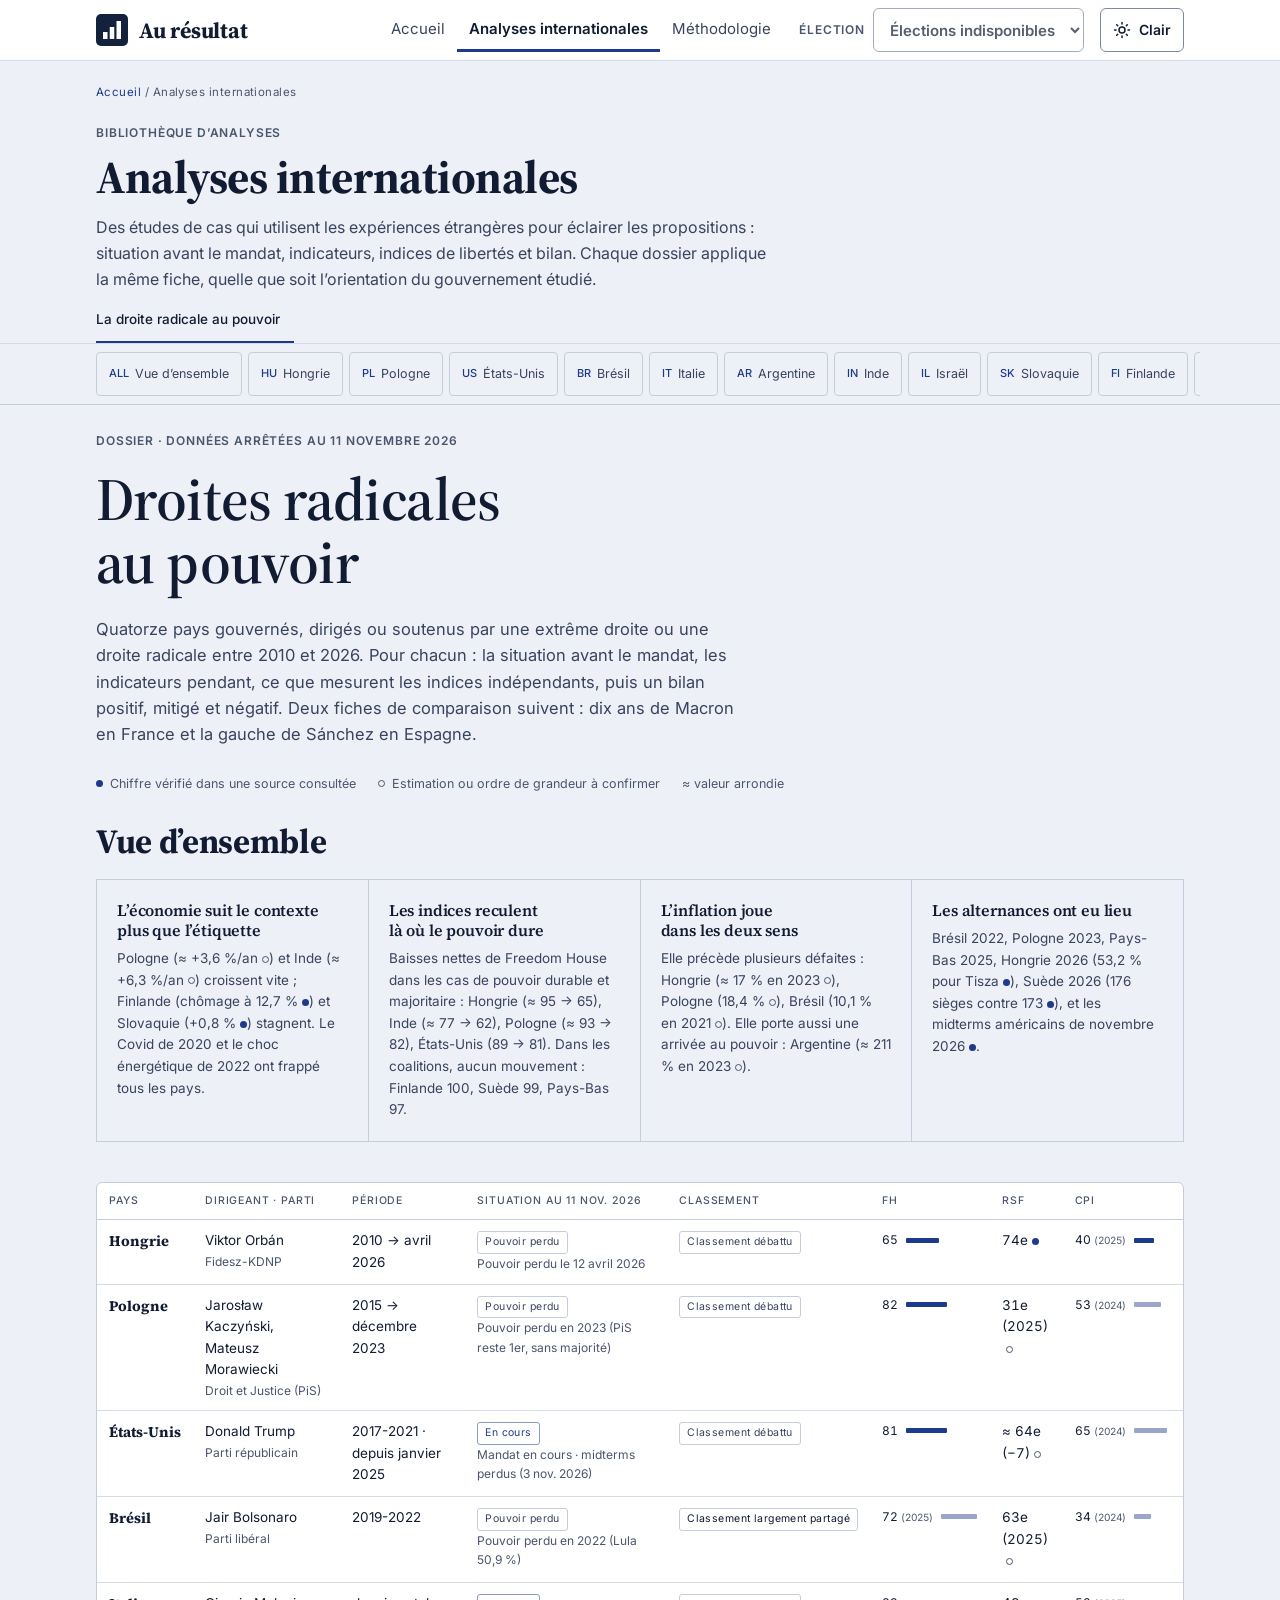
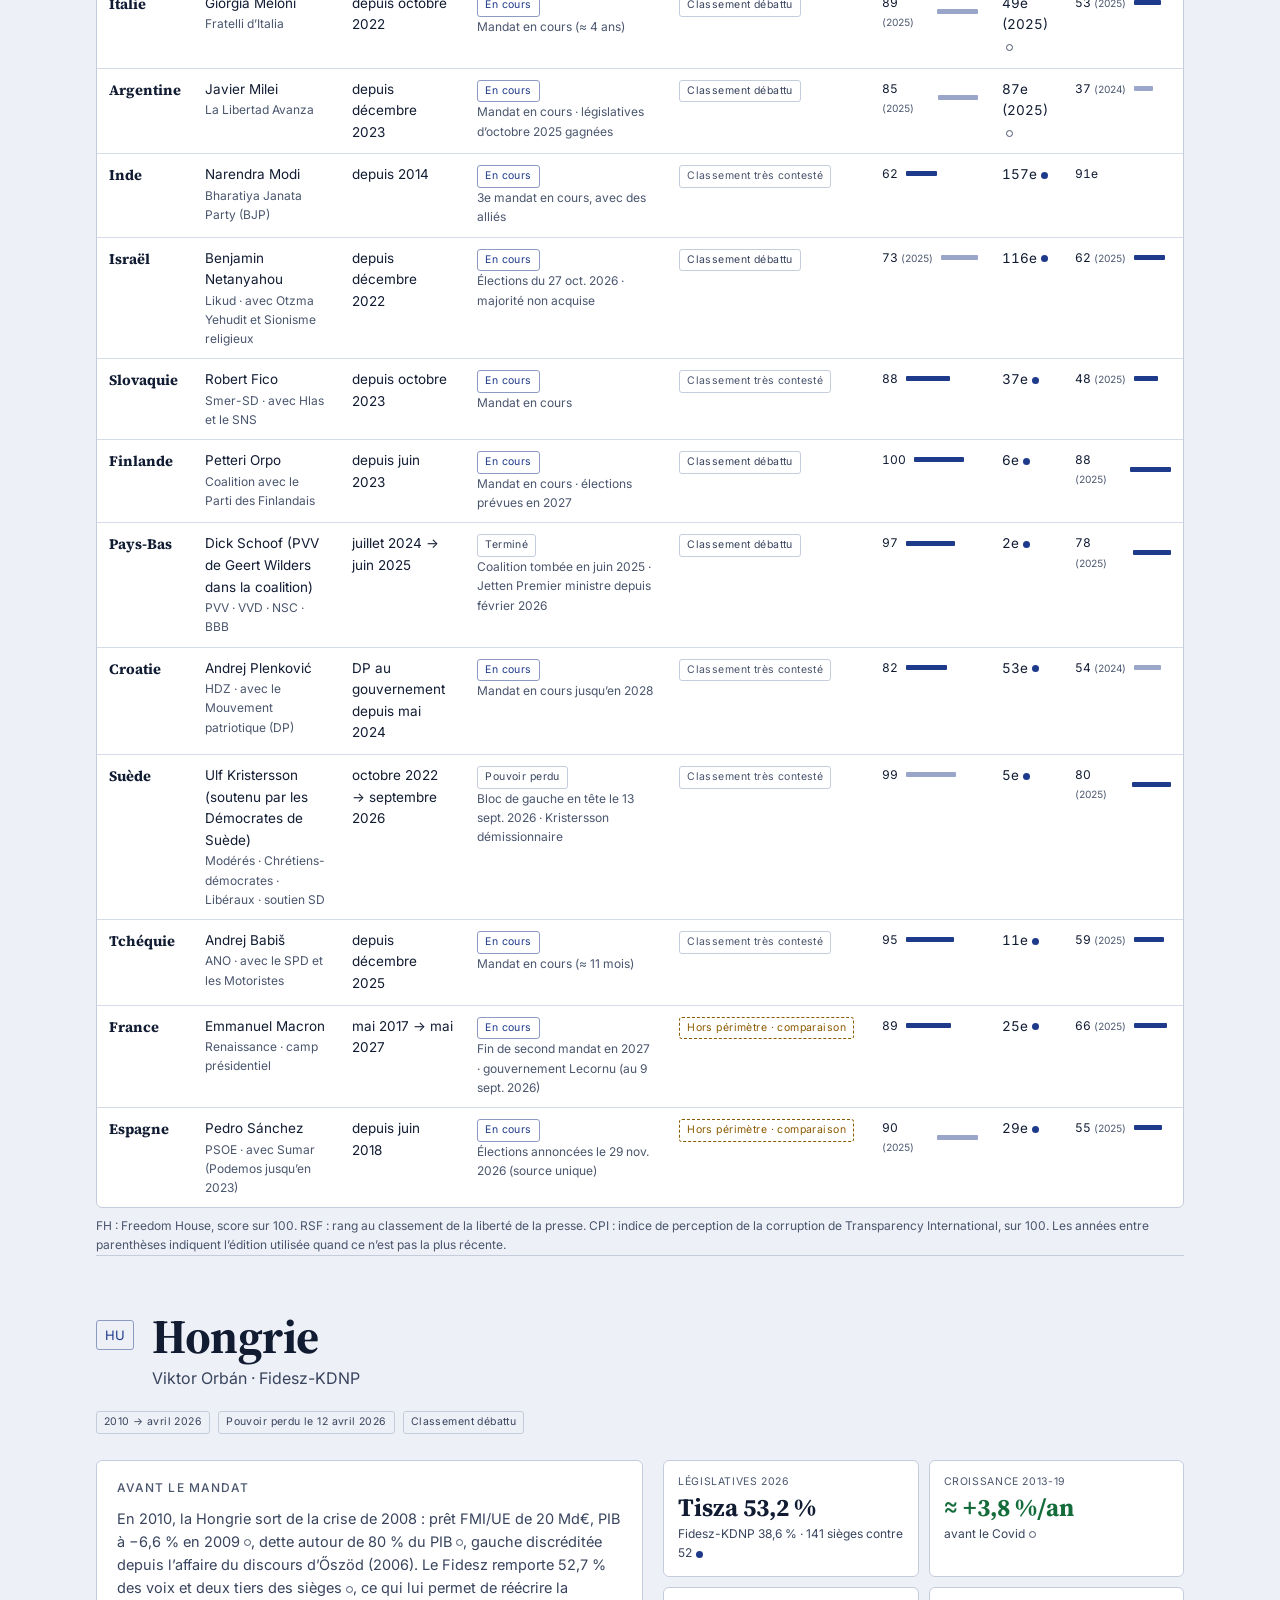
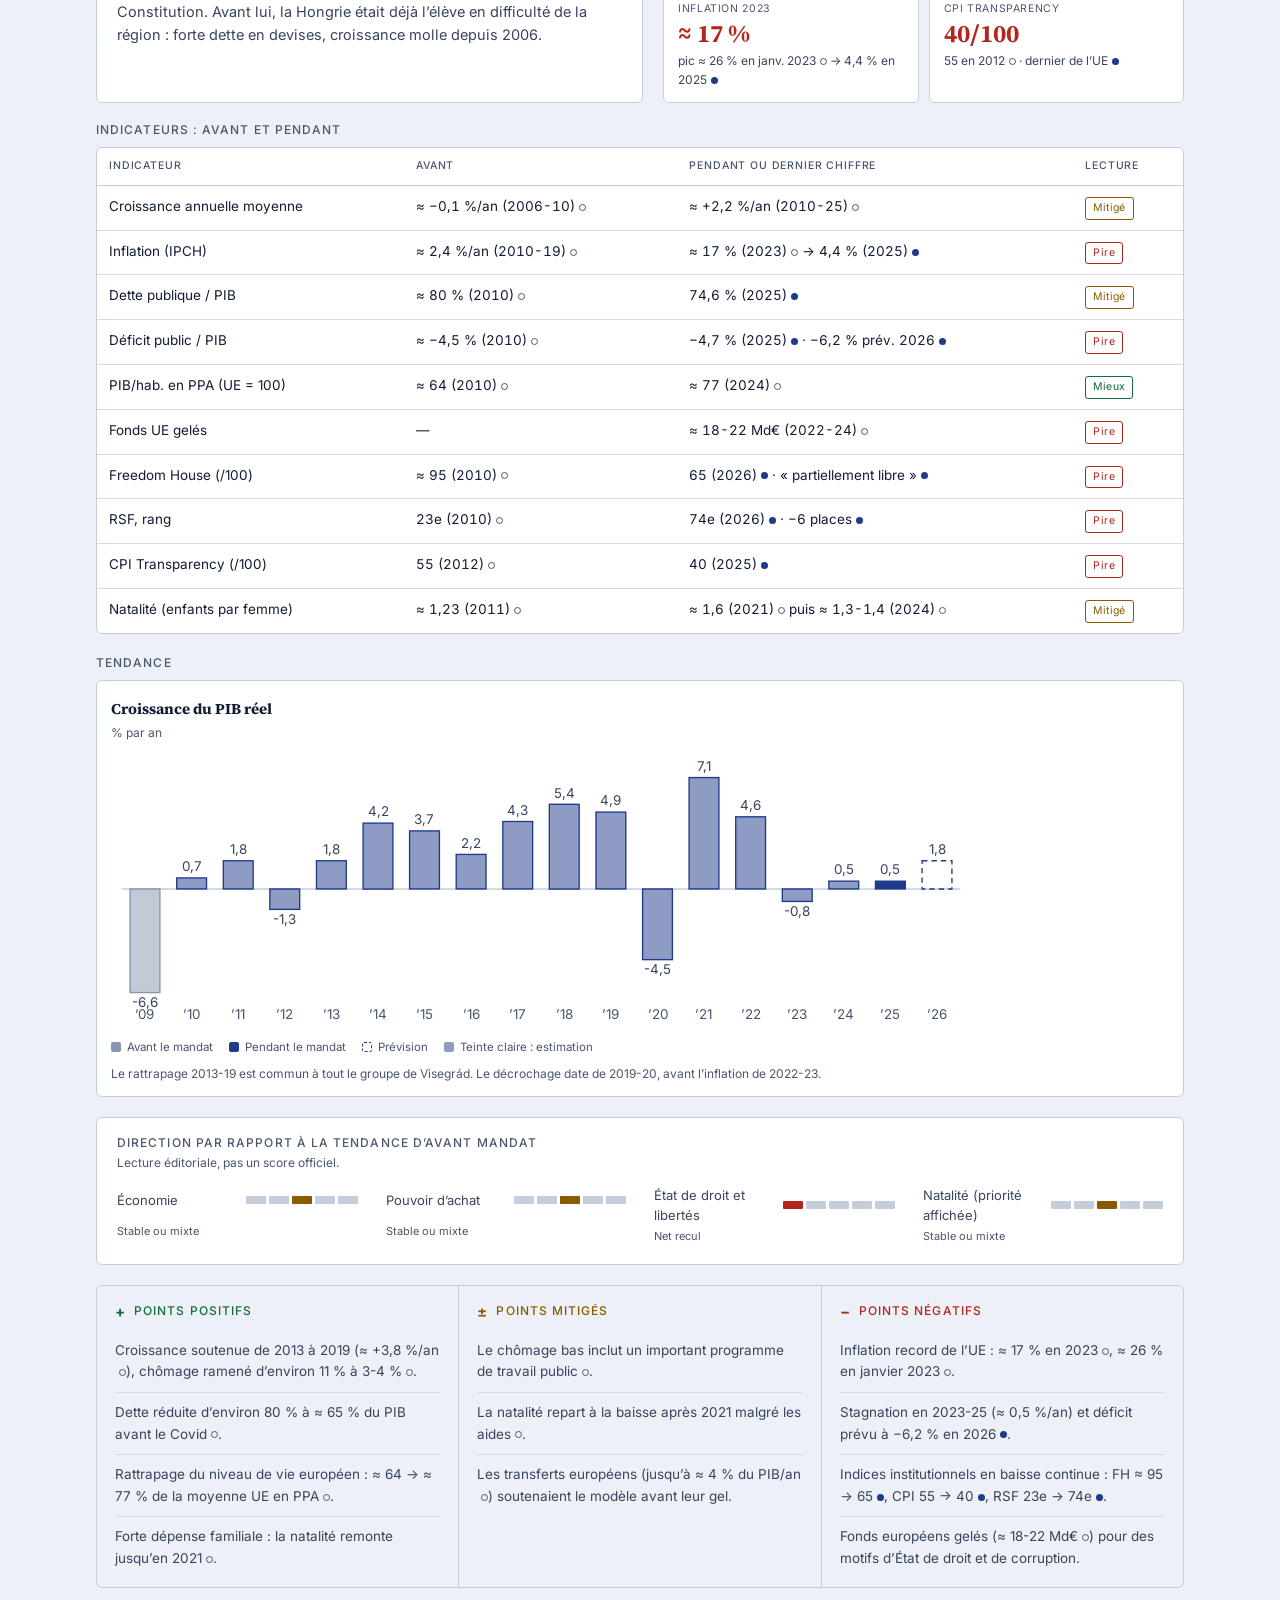
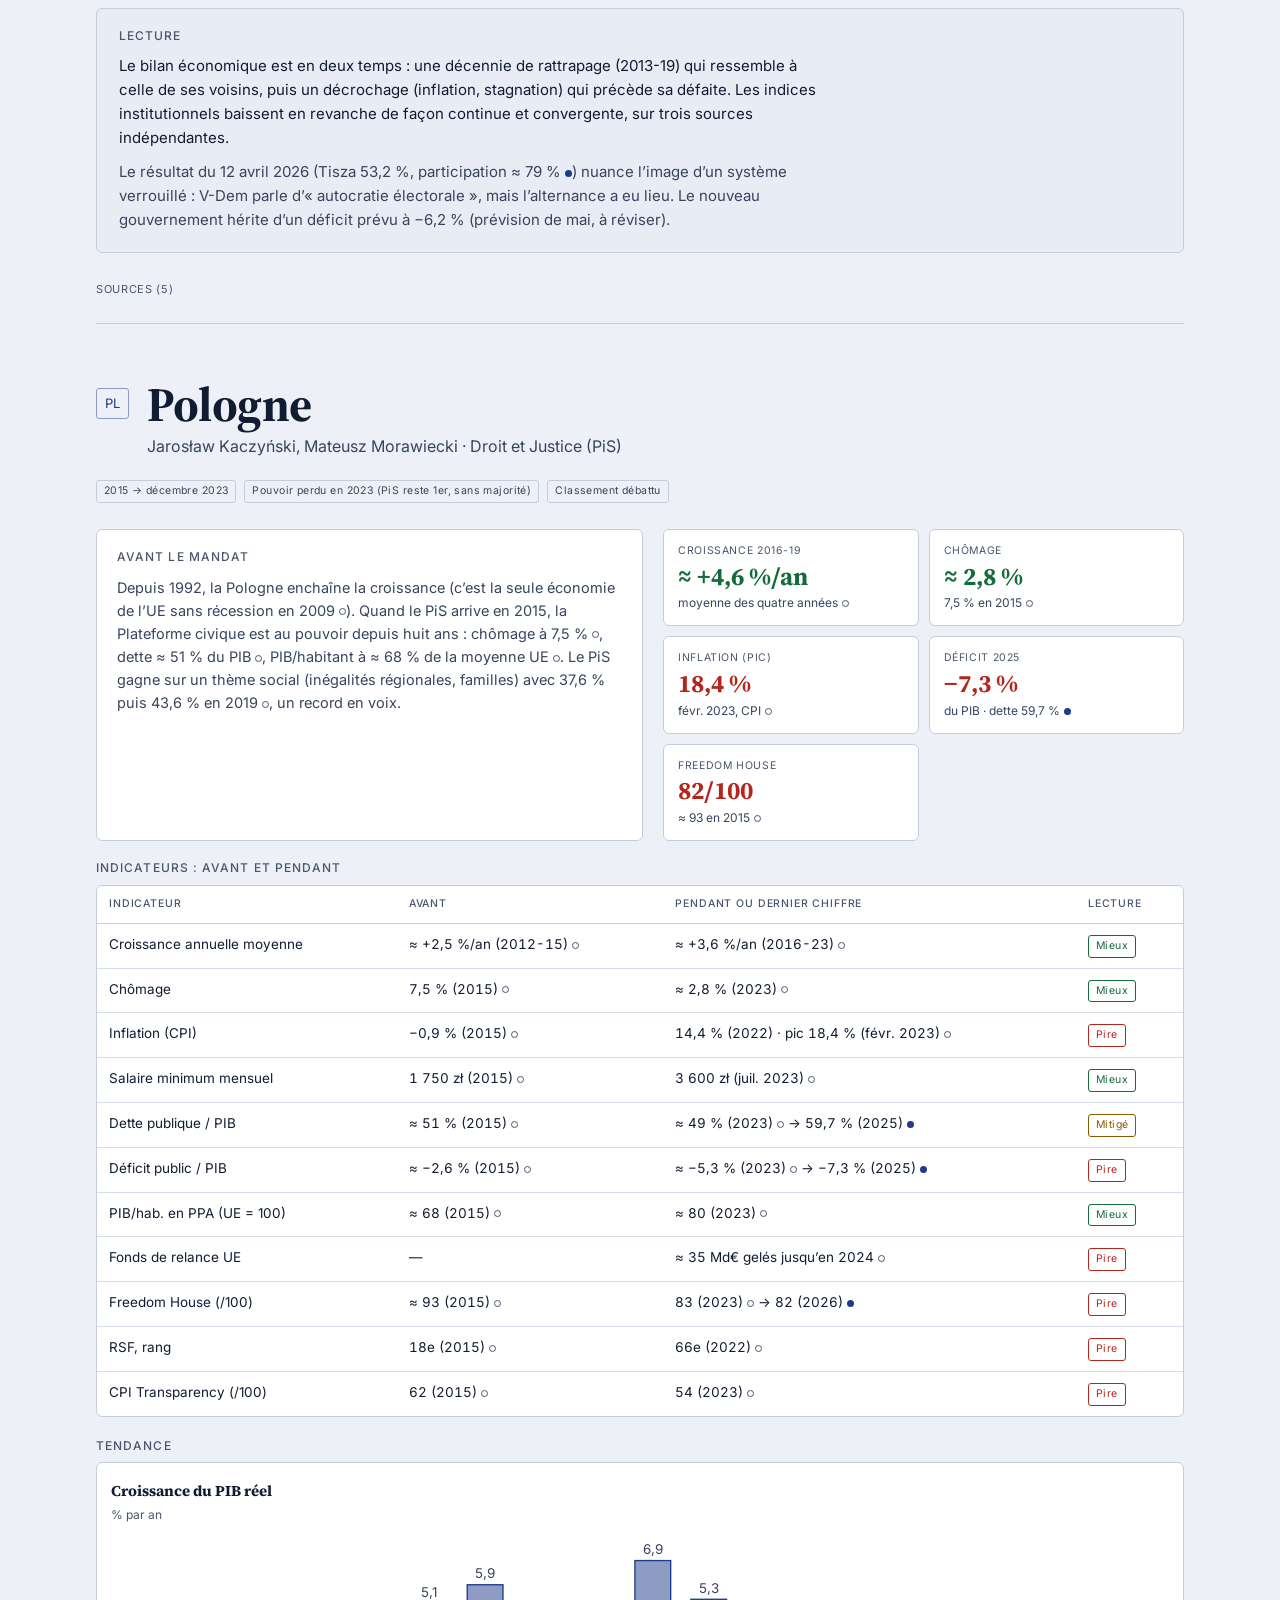
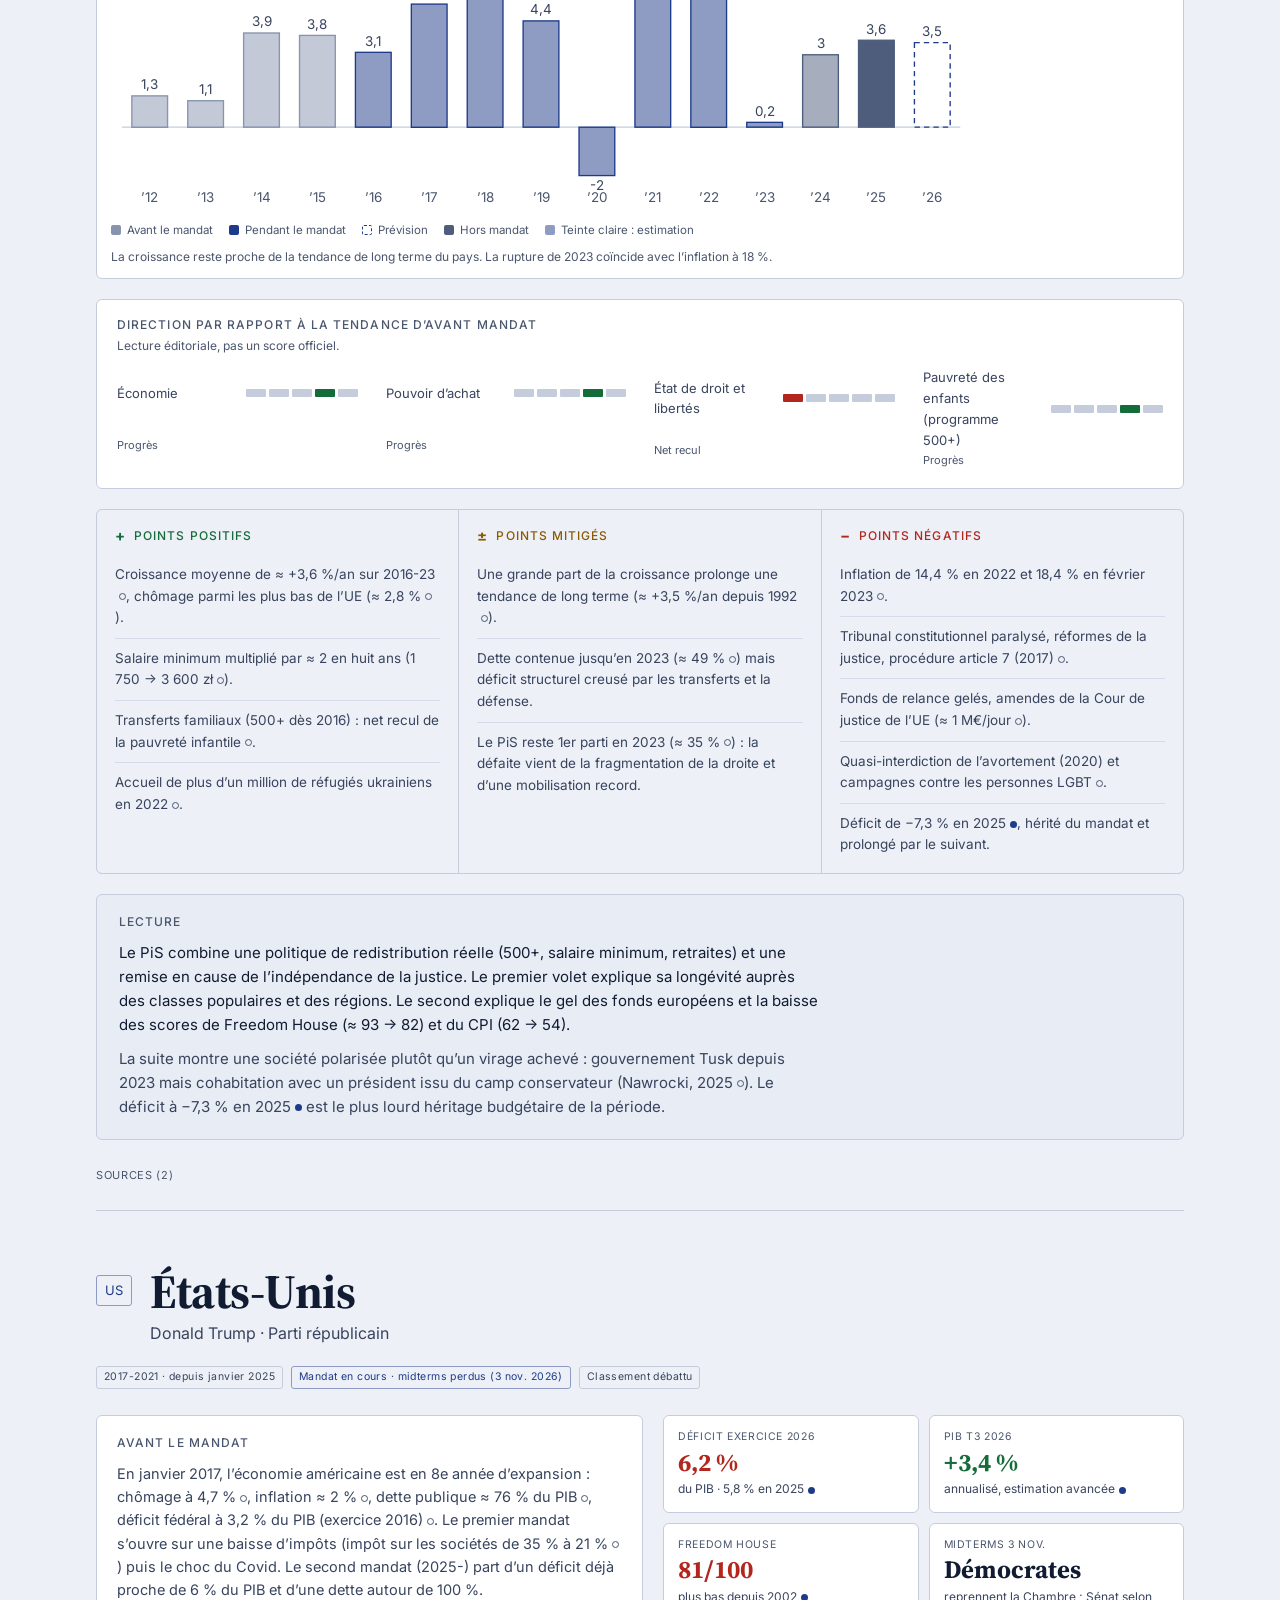
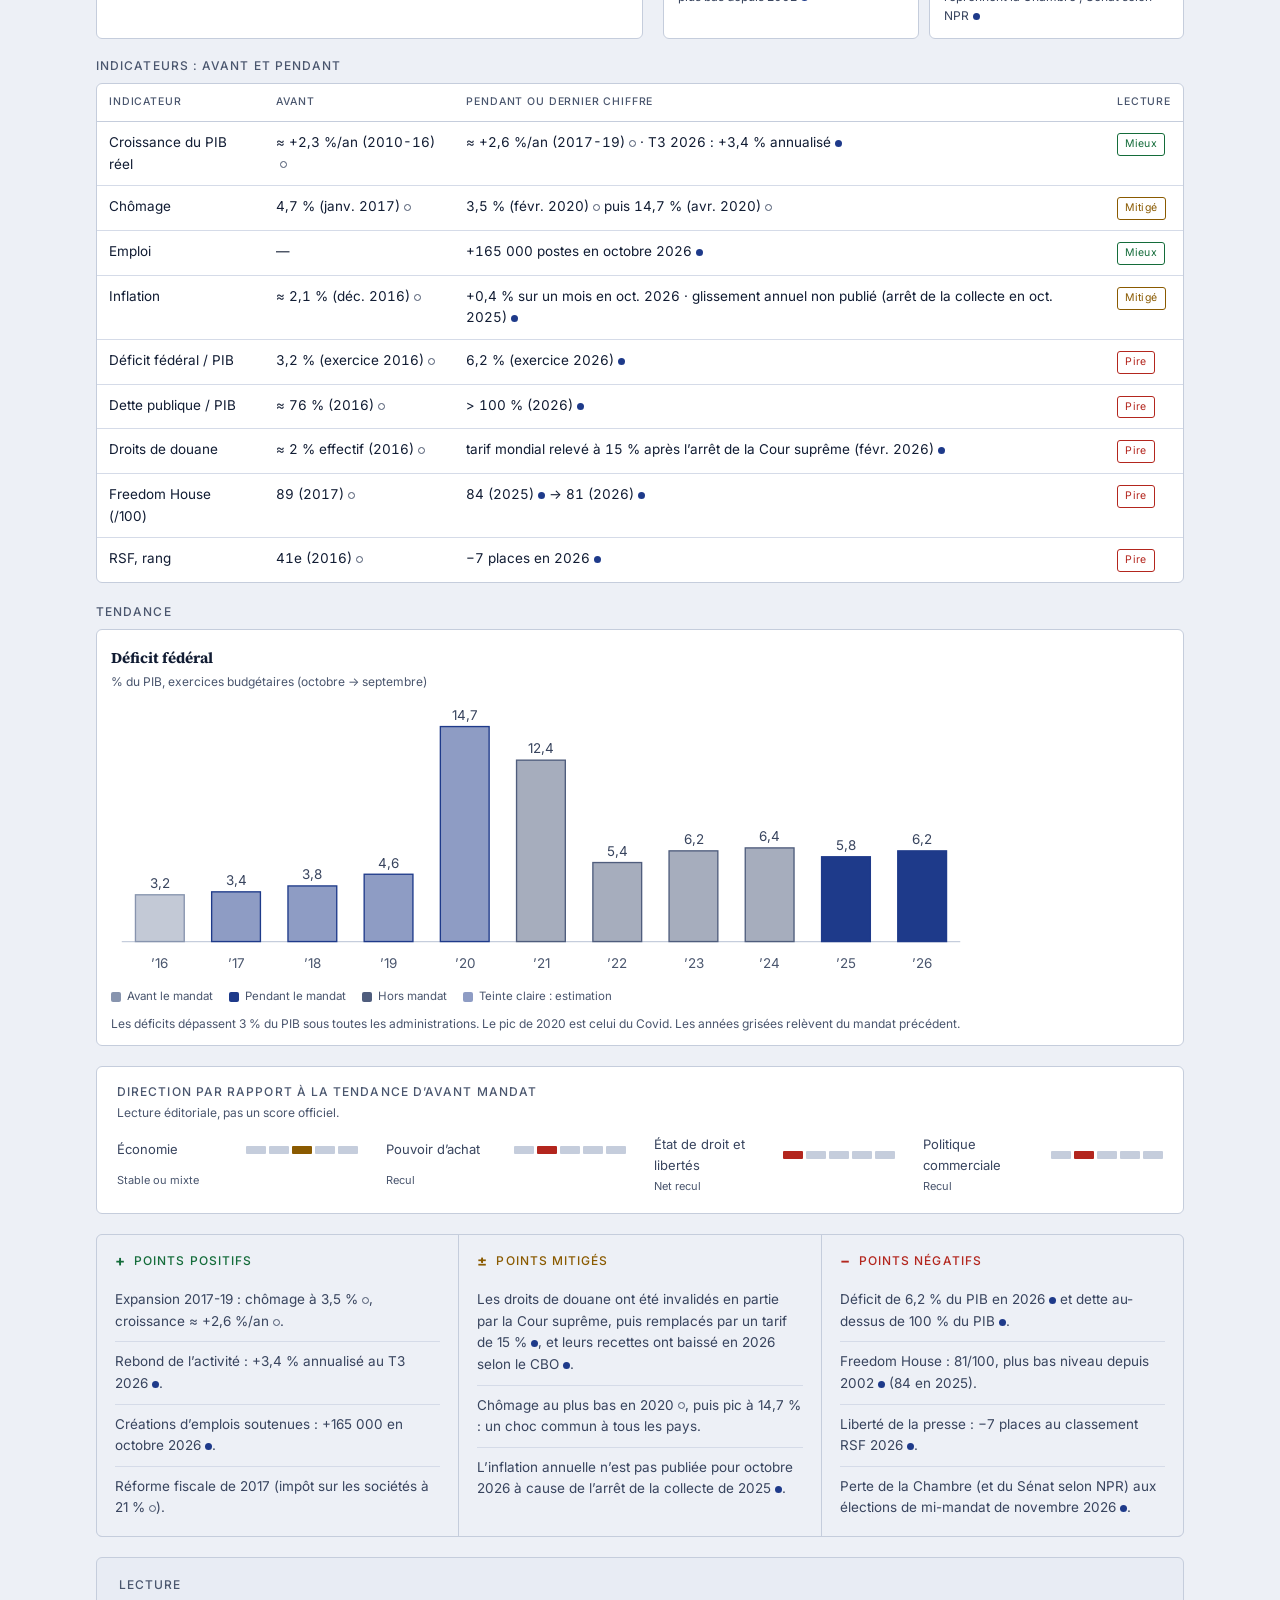
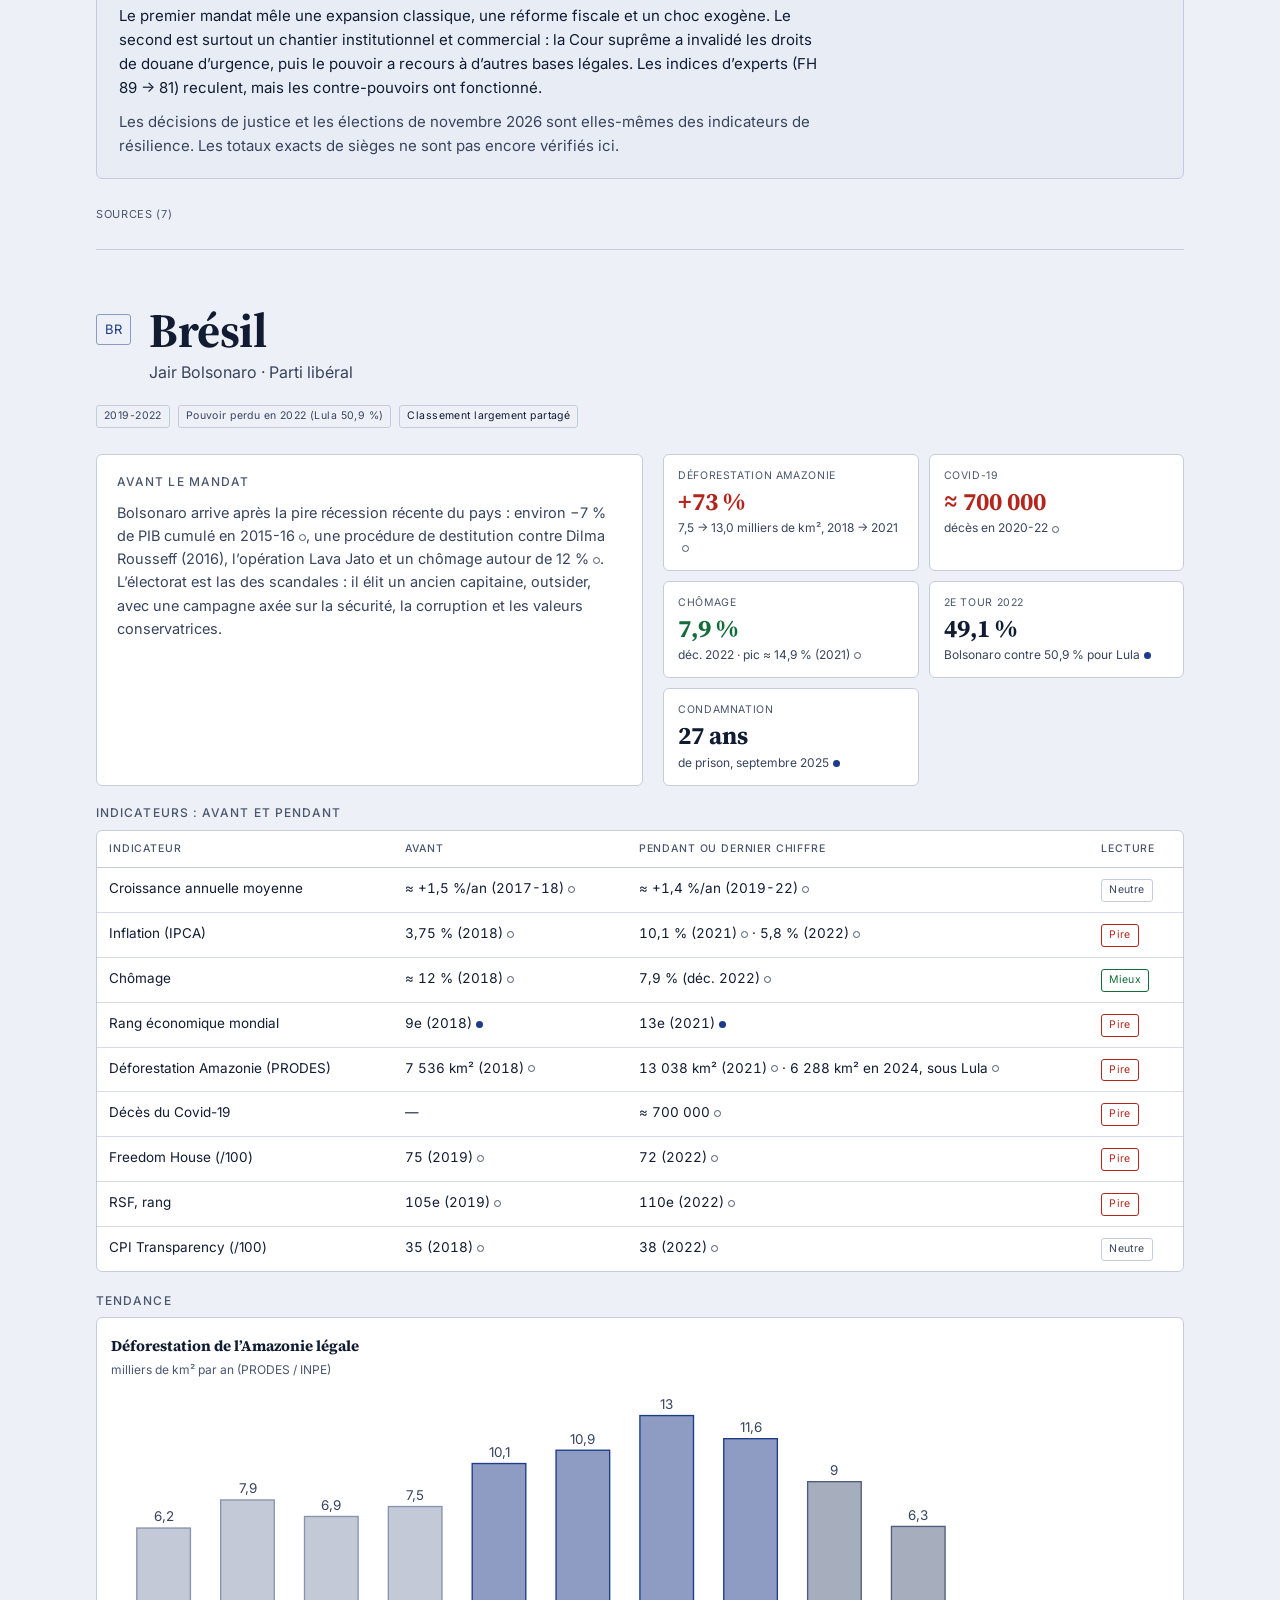
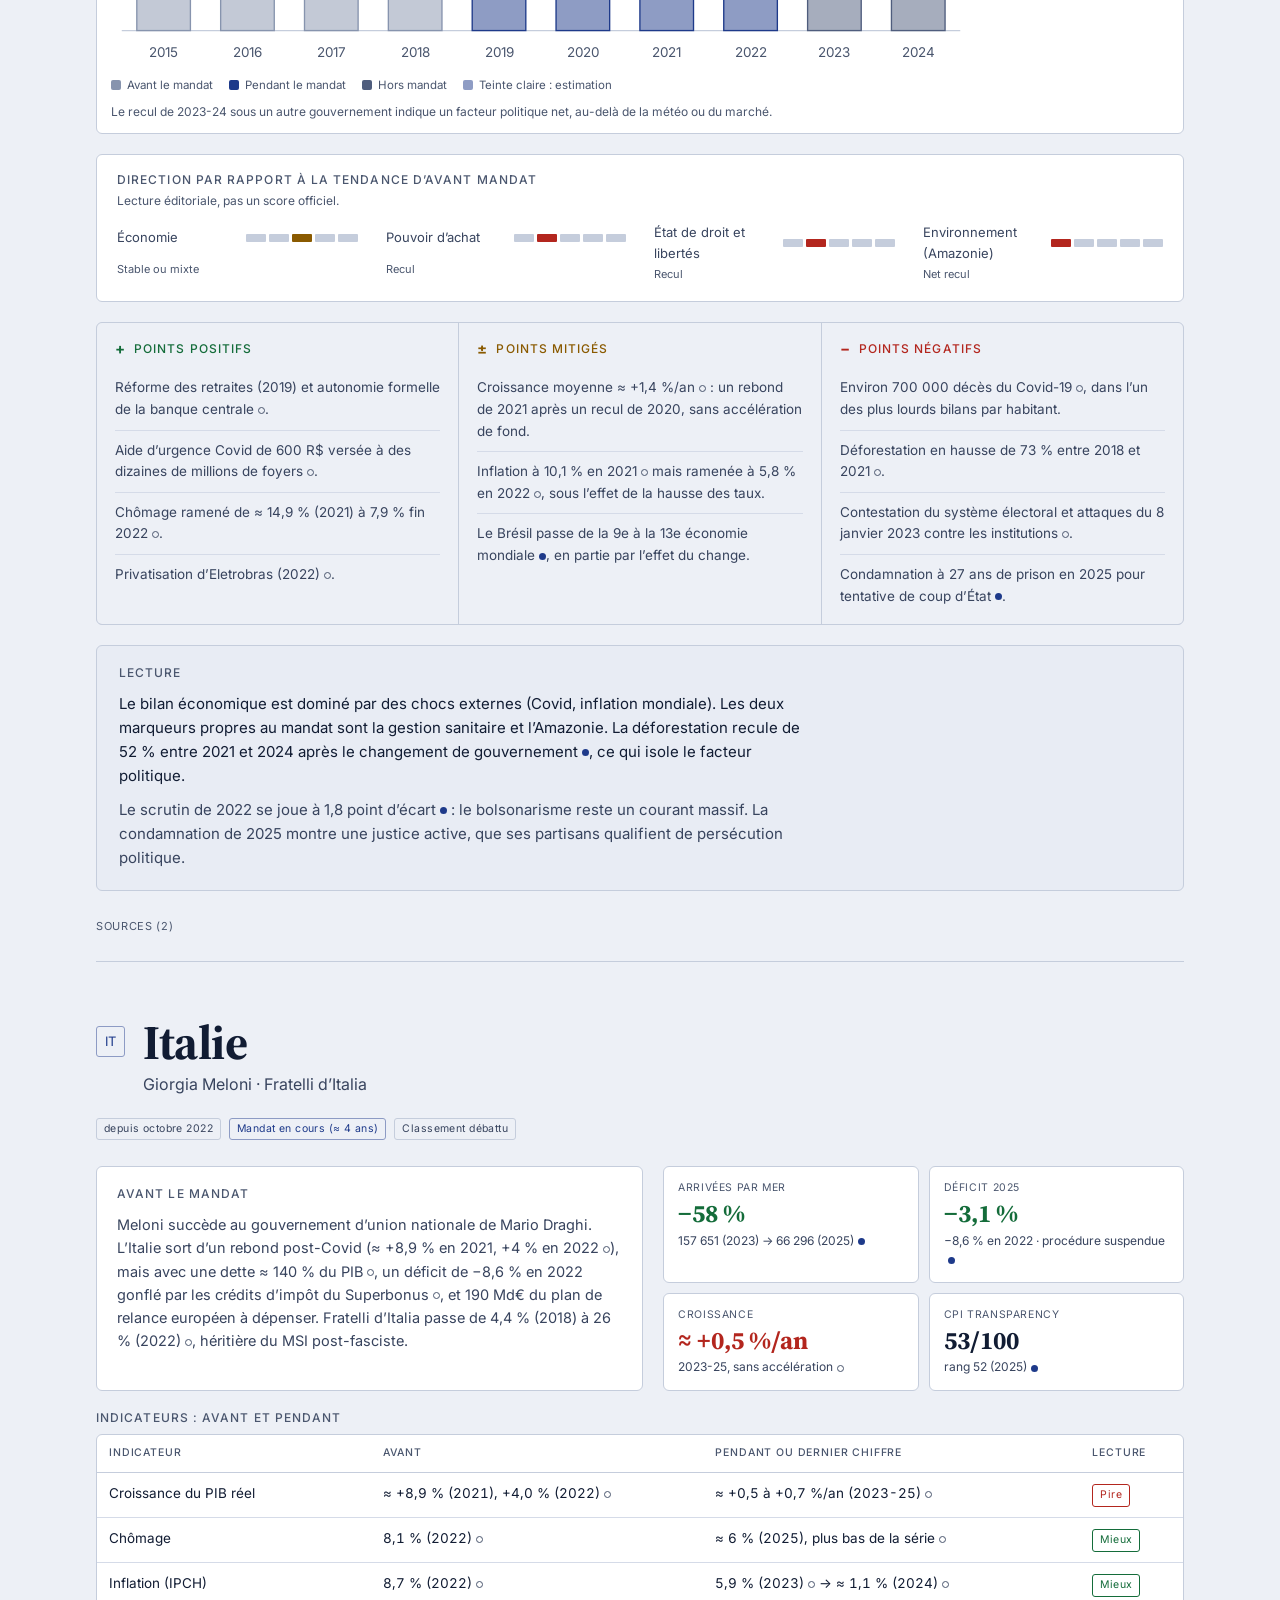
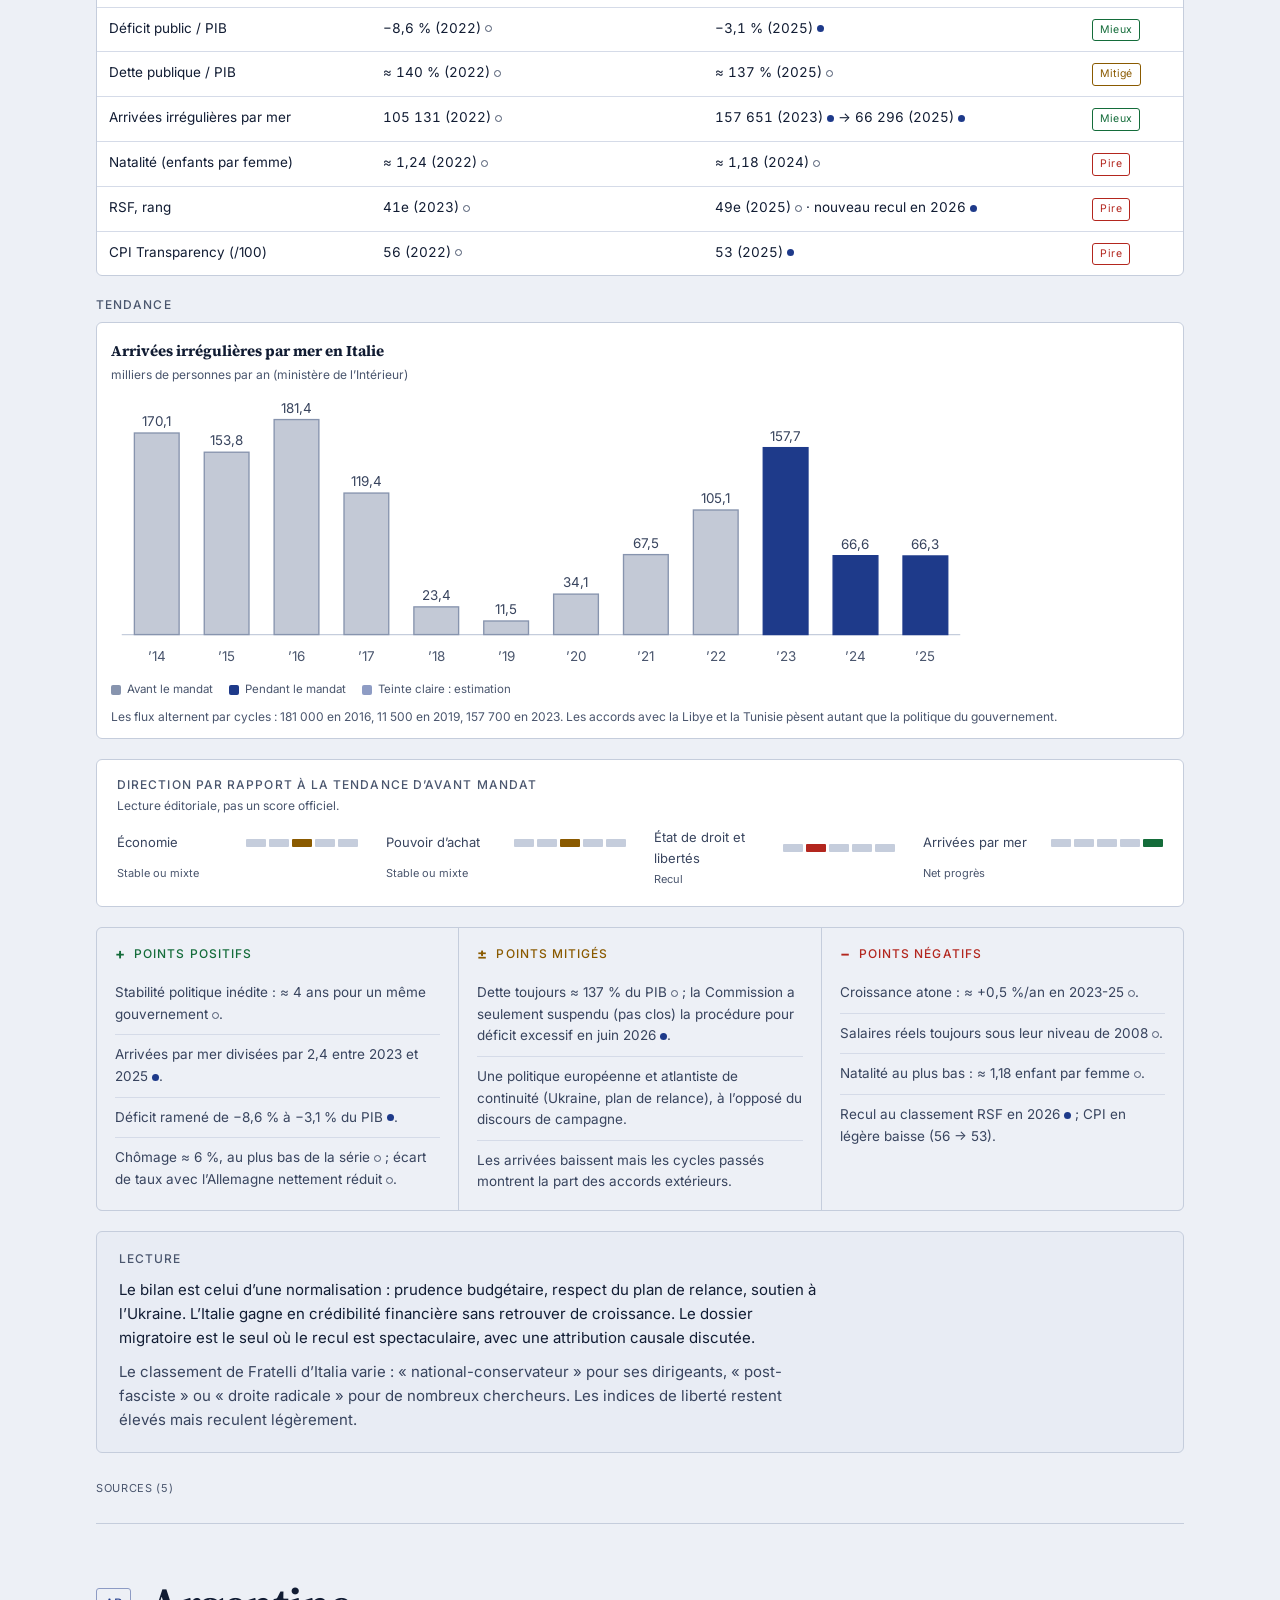
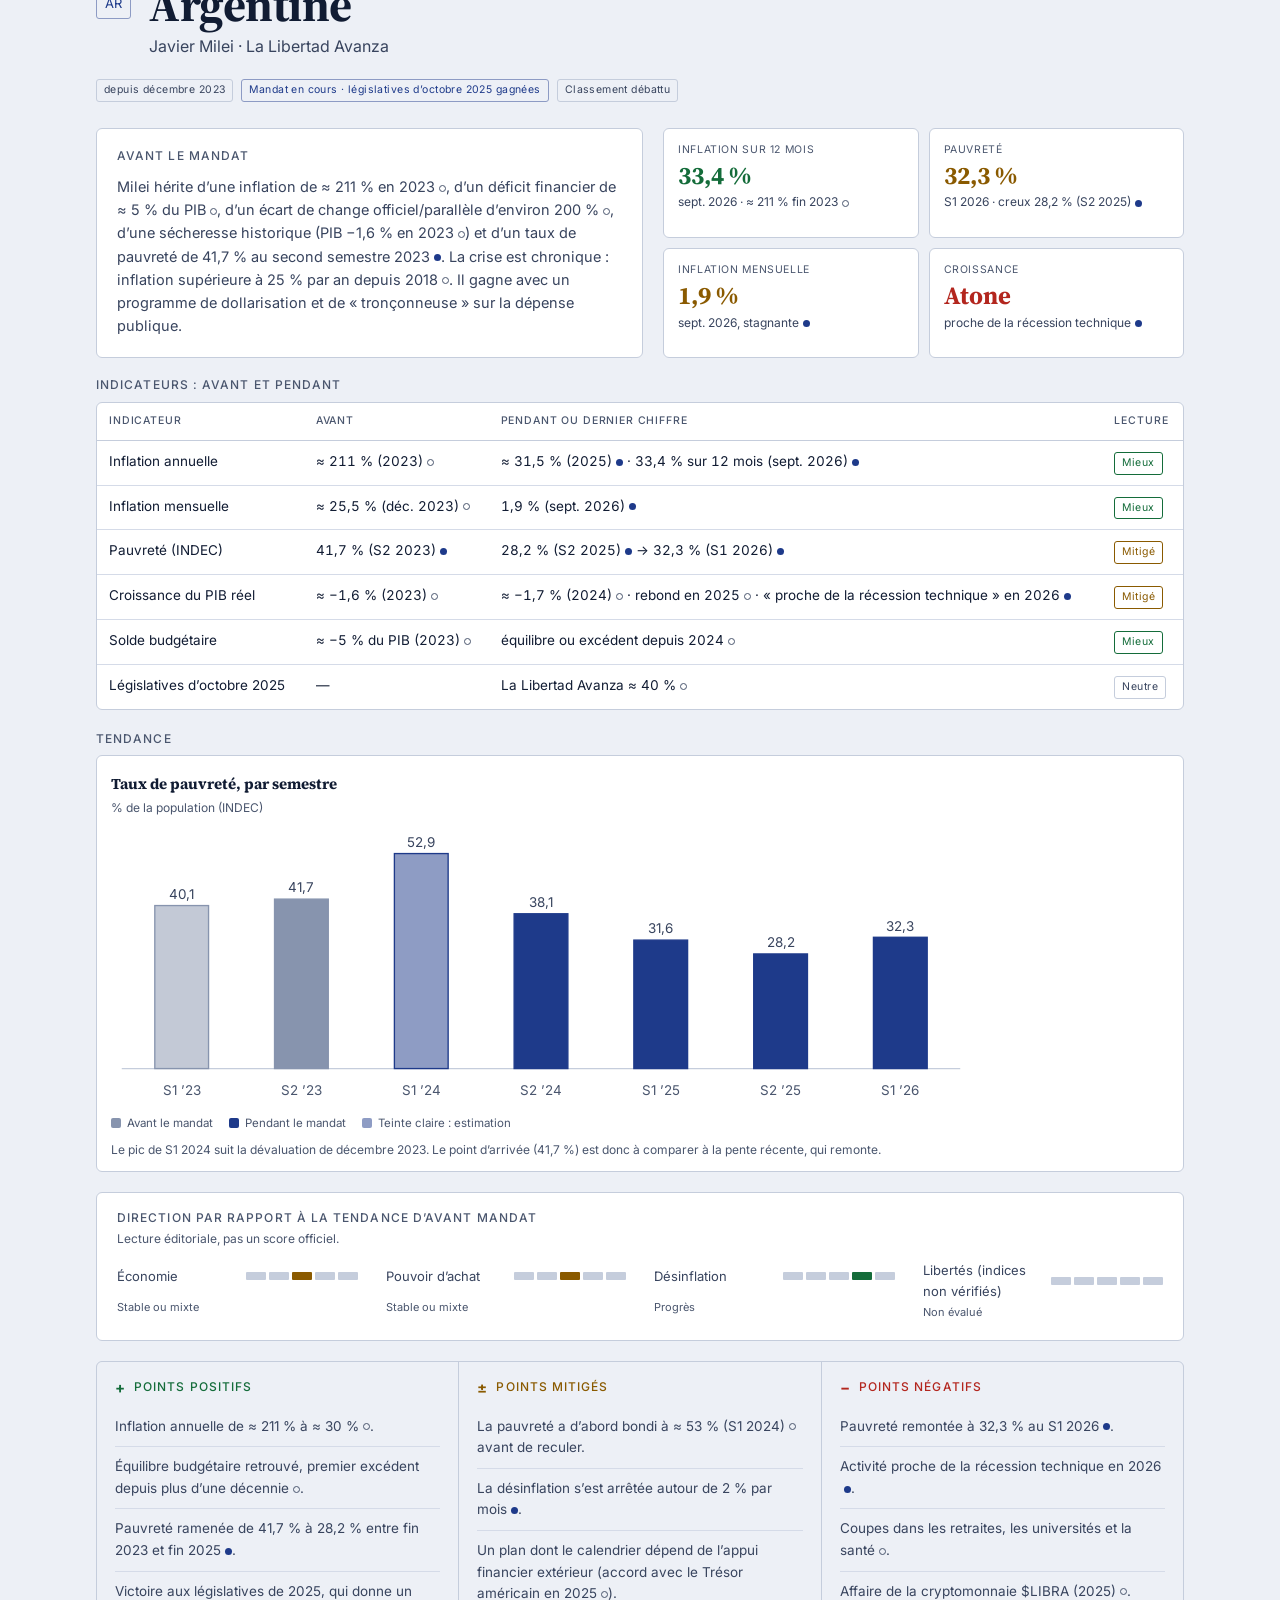
==== commit fb100823: "Thème : clair par défaut pour tout visiteur sans préférence enregistrée Co-Authored-By: Claude Sonne" ====
--- a/analyses-internationales.html
+++ b/analyses-internationales.html
@@ -3,7 +3,7 @@
 <head>
 <meta charset="utf-8">
 <meta name="viewport" content="width=device-width, initial-scale=1">
-<script src="assets/js/theme-init.js?v=eb5e39aa"></script>
+<script src="assets/js/theme-init.js?v=169ece5c"></script>
 <title>Analyses internationales · Au résultat</title>
 <meta name="description" content="Études de cas internationales : quatorze pays dans leur période droite radicale, plus la France et l’Espagne en comparaison, avec situation avant le mandat, indicateurs, indices de libertés et bilan.">
 <meta property="og:title" content="Analyses internationales · Au résultat">
@@ -116,7 +116,7 @@
 
 <script src="assets/js/site-config.js?v=e3b5e2b8"></script>
 <script src="assets/js/utils.js?v=4f6dde50"></script>
-<script src="assets/js/layout.js?v=fc2da2d3"></script>
+<script src="assets/js/layout.js?v=0e770fba"></script>
 <script src="assets/js/supabase-config.js?v=d232925b"></script>
 <script src="assets/js/db.js?v=9199dbd4"></script>
 <script src="assets/js/election.js?v=2520361f"></script>
